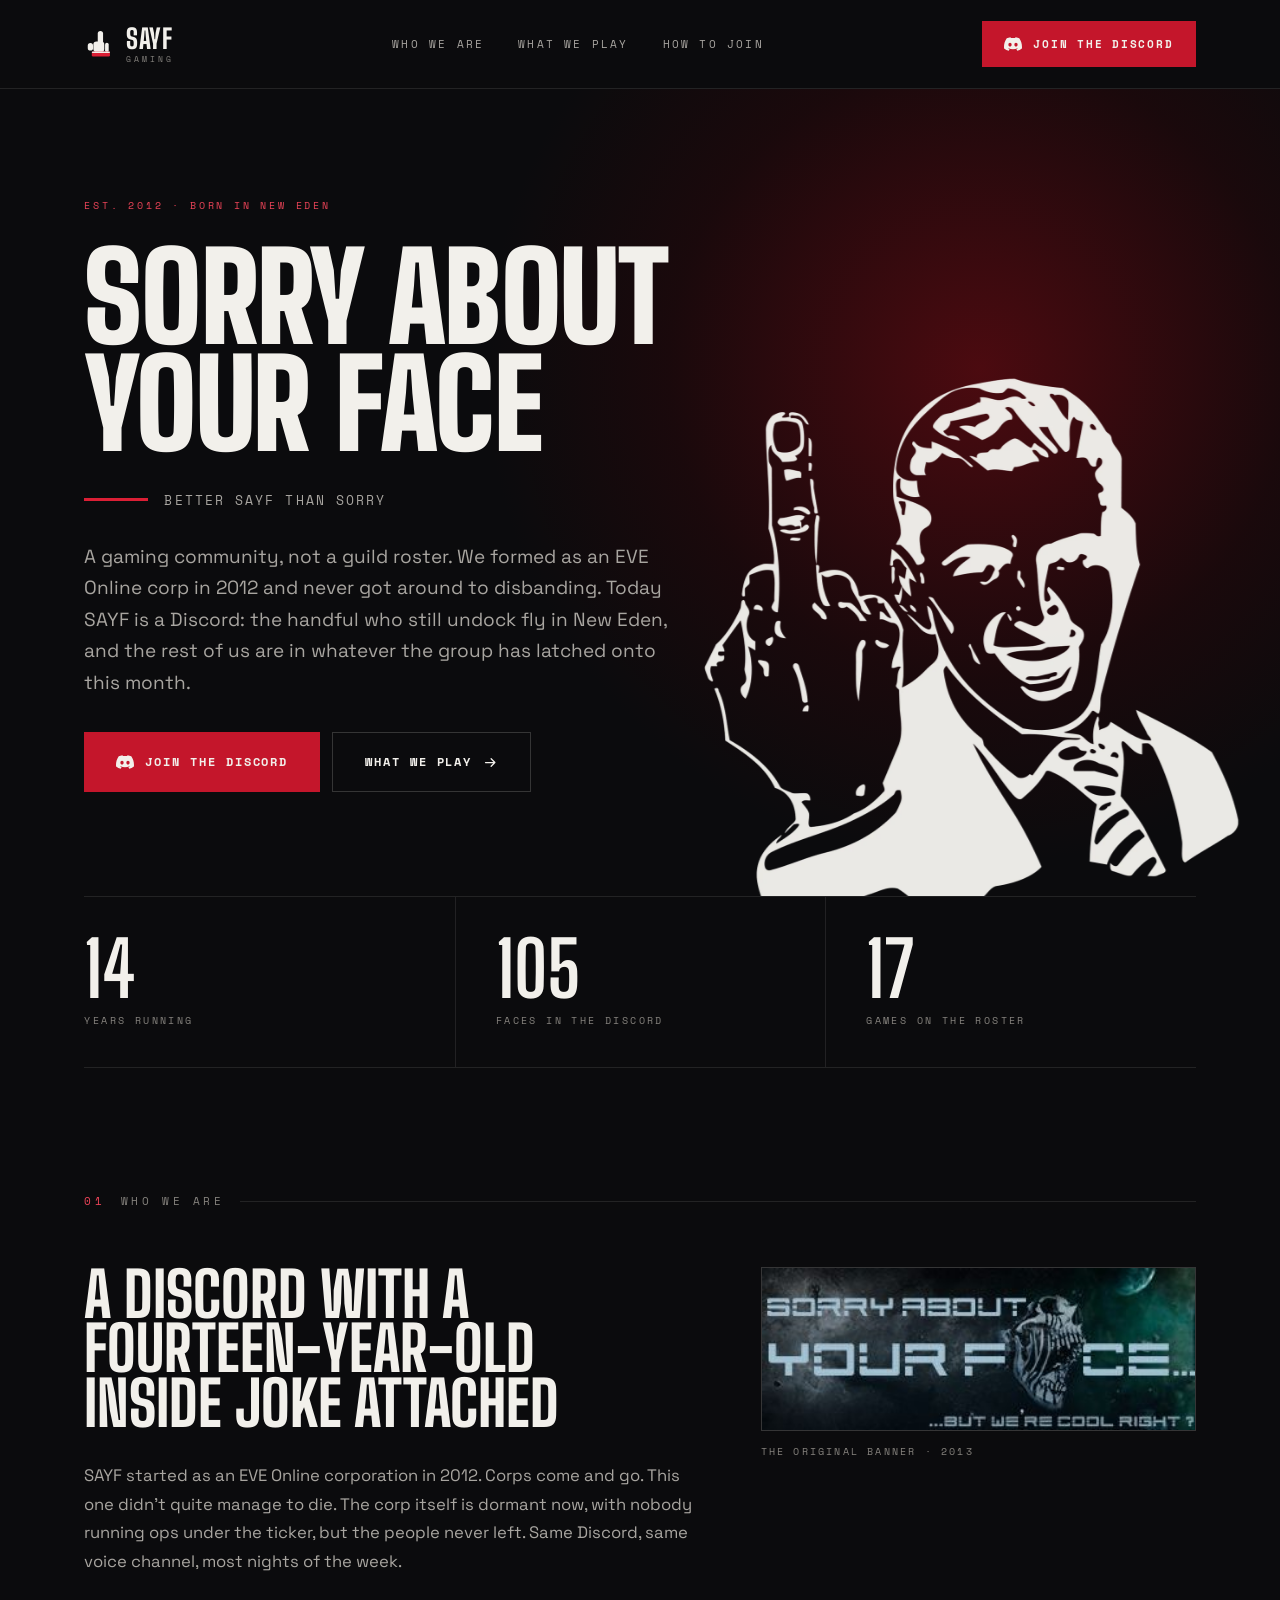
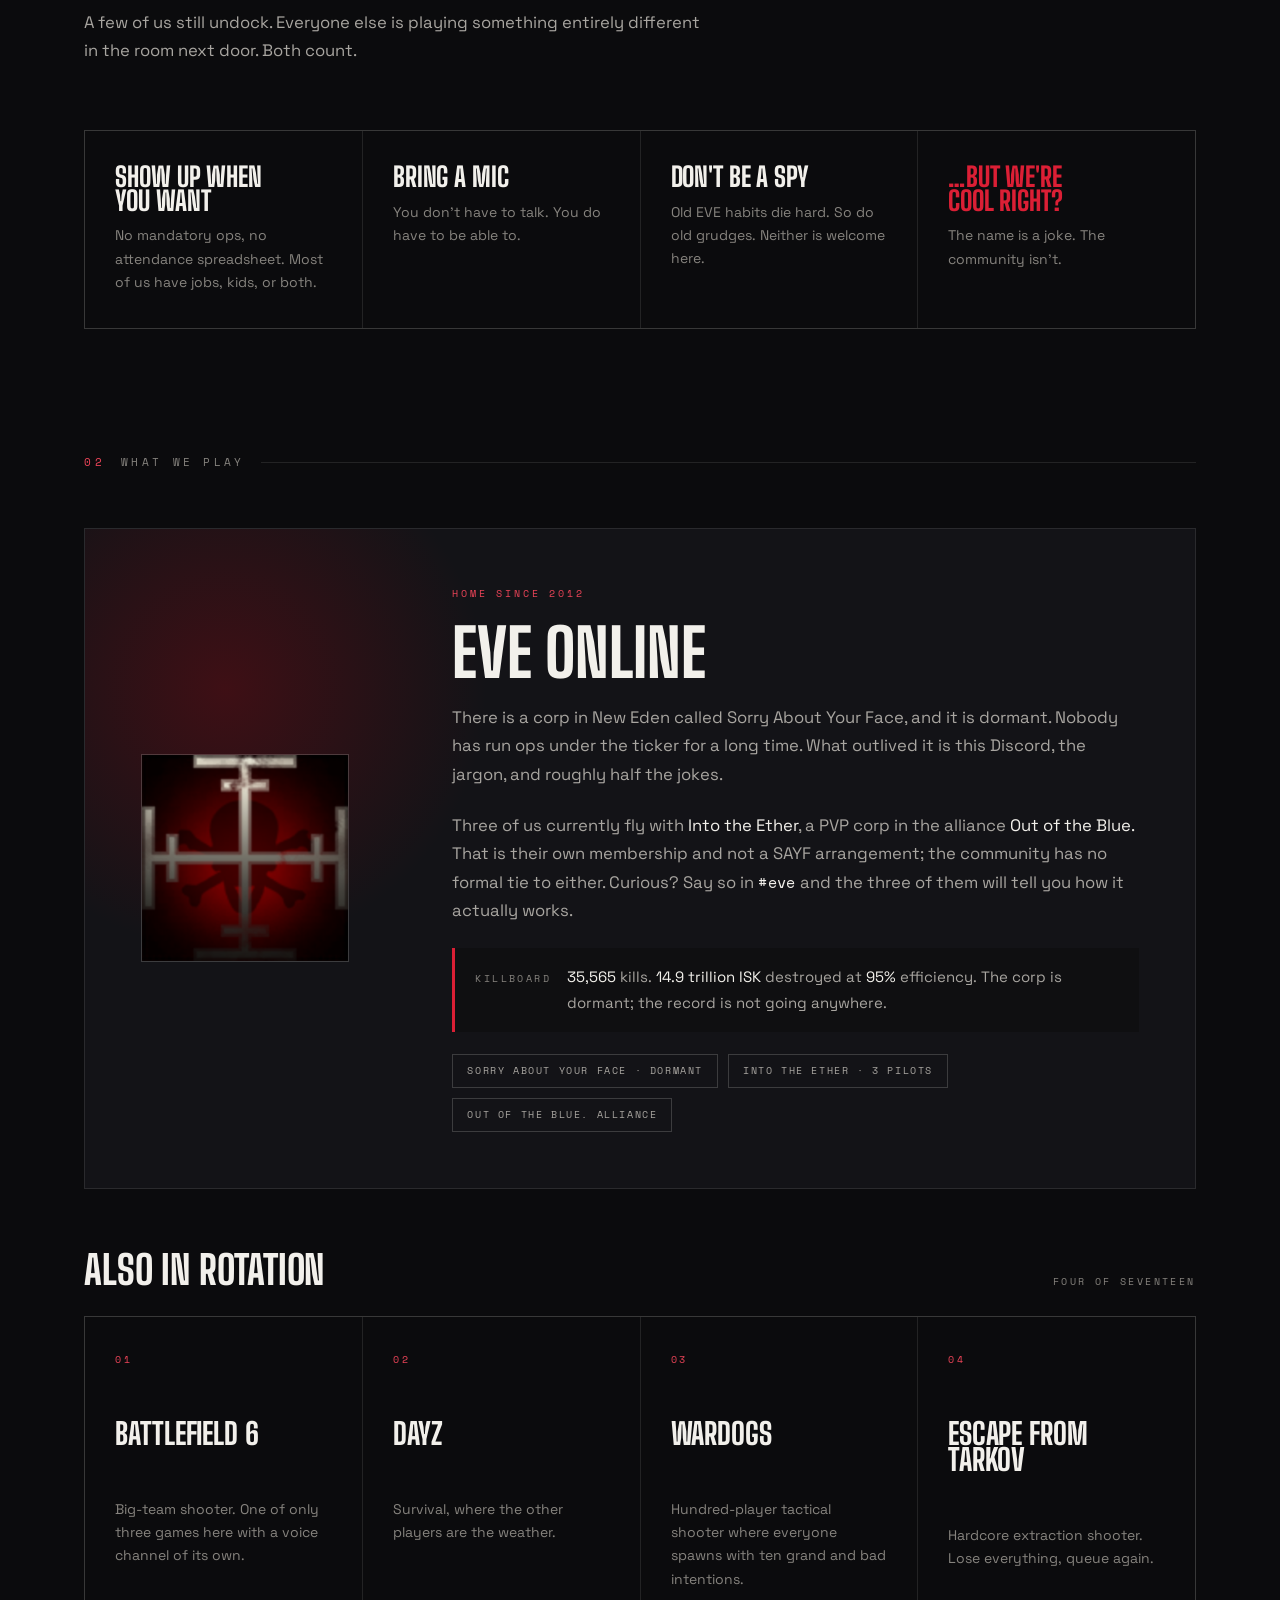
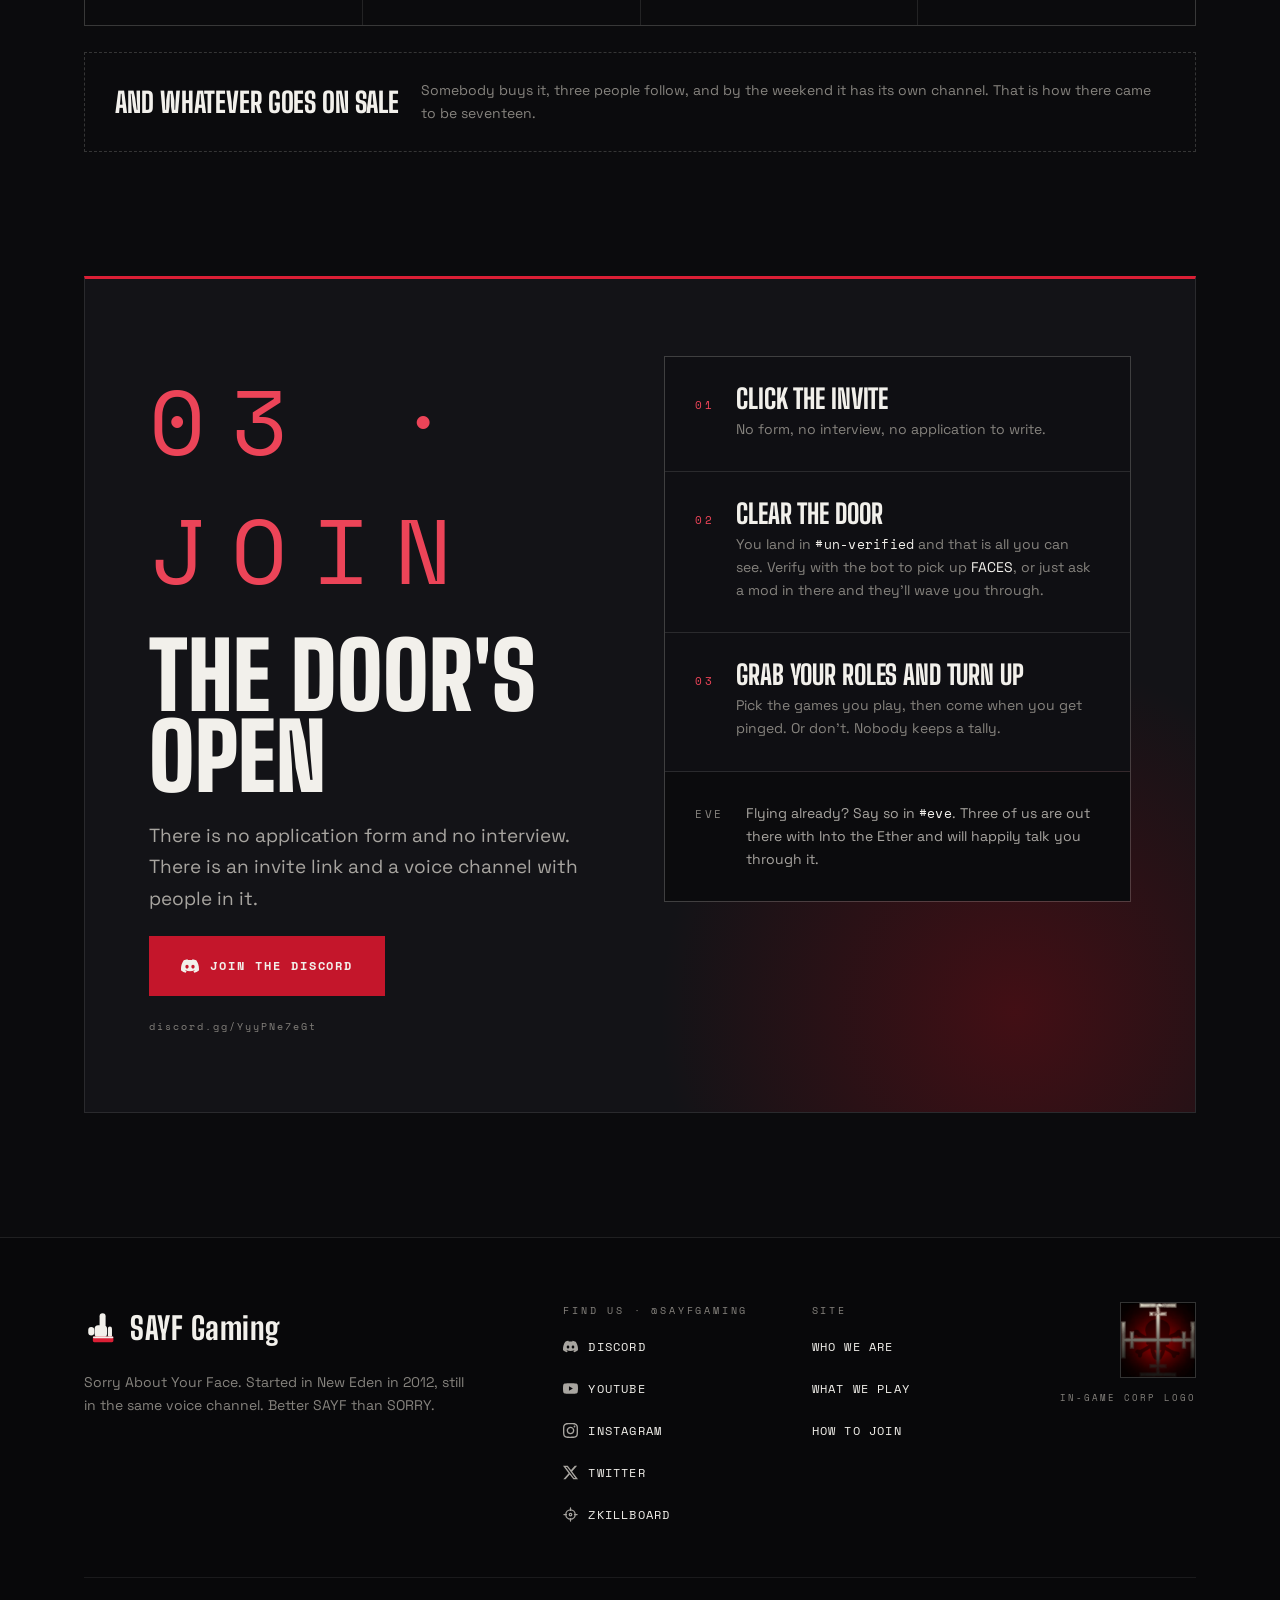
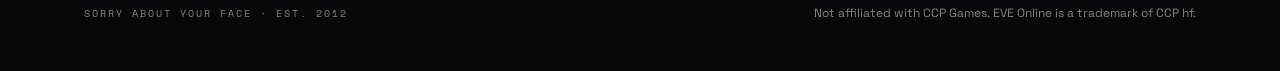
==== index.html @ eda080b4 "Launch the SAYF Gaming site Home page and a how-to-join page for Sorry About Your Face, built from t" ====
<!doctype html>
<html lang="en">
<head>
<meta charset="utf-8">
<meta name="viewport" content="width=device-width, initial-scale=1">
<title>SAYF Gaming — Sorry About Your Face</title>
<meta name="description" content="A gaming community born in EVE Online in 2012 and still in the same voice channel. One Discord, seventeen games, no application form. Better SAYF than SORRY.">
<link rel="canonical" href="https://st1rx.github.io/sayfgaming/">
<meta name="theme-color" content="#C4162B">

<meta property="og:type" content="website">
<meta property="og:site_name" content="SAYF Gaming">
<meta property="og:title" content="Sorry About Your Face — SAYF Gaming">
<meta property="og:description" content="Born in EVE Online in 2012. Still in the same voice channel. Better SAYF than SORRY.">
<meta property="og:url" content="https://st1rx.github.io/sayfgaming/">
<meta property="og:image" content="https://st1rx.github.io/sayfgaming/assets/og-image.png">
<meta property="og:image:width" content="1200">
<meta property="og:image:height" content="630">
<meta property="og:image:alt" content="The SAYF suit giving the finger beside the words Sorry About Your Face.">
<meta name="twitter:card" content="summary_large_image">
<meta name="twitter:site" content="@SAYFGAMING">

<link rel="icon" href="assets/favicon.svg" type="image/svg+xml">
<link rel="icon" href="assets/favicon-32.png" sizes="32x32" type="image/png">
<link rel="apple-touch-icon" href="assets/apple-touch-icon.png">

<link rel="preconnect" href="https://fonts.googleapis.com">
<link rel="preconnect" href="https://fonts.gstatic.com" crossorigin>
<link rel="stylesheet" href="https://fonts.googleapis.com/css2?family=Big+Shoulders+Display:wght@700;800;900&amp;family=Space+Grotesk:wght@400;500;700&amp;family=Space+Mono:wght@400;700&amp;display=swap">
<link rel="stylesheet" href="styles.css">
<script src="site.js" defer></script>
</head>
<body>
<a class="skip" href="#main">Skip to content</a>

<header class="site-header">
  <div class="wrap header-row">
    <a class="brand" href="./" aria-label="SAYF Gaming, home">
      <svg class="mark" aria-hidden="true"><use href="assets/icons.svg#mark"></use></svg>
      <span class="brand-text"><span class="brand-name">SAYF</span><span class="brand-sub">Gaming</span></span>
    </a>
    <nav class="nav" id="site-nav" aria-label="Main">
      <a href="#who">Who we are</a>
      <a href="#play">What we play</a>
      <a href="join.html">How to join</a>
    </nav>
    <div class="header-actions">
      <a class="btn btn-primary" href="https://discord.gg/YyyPNe7eGt">
        <svg class="icon" aria-hidden="true"><use href="assets/icons.svg#discord"></use></svg>
        <span class="label-long">Join the Discord</span><span class="label-short">Join</span>
      </a>
      <button class="menu-toggle" type="button" aria-controls="site-nav" aria-expanded="false" aria-label="Menu">
        <svg viewBox="0 0 24 24" aria-hidden="true"><path d="M3 7h18M3 12h18M3 17h18" fill="none" stroke="currentColor" stroke-width="2" stroke-linecap="round"></path></svg>
      </button>
    </div>
  </div>
</header>

<main id="main">

  <section class="hero">
    <div class="hero-glow" aria-hidden="true"></div>
    <div class="wrap">
      <div class="hero-inner">
        <p class="mono eyebrow">EST. 2012 &#183; Born in New Eden</p>
        <h1 class="display">Sorry about<br>your face</h1>
        <div class="tagline">
          <span class="rule" aria-hidden="true"></span>
          <span class="mono">Better SAYF than SORRY</span>
        </div>
        <picture class="hero-art">
          <source srcset="assets/sayf-figure.webp" type="image/webp">
          <img src="assets/sayf-figure.png" width="693" height="700" alt="The SAYF suit, grinning and giving you the finger" fetchpriority="high">
        </picture>
        <p class="lede">A gaming community, not a guild roster. We formed as an EVE Online corp in 2012 and never got around to disbanding. Today SAYF is a Discord: the handful who still undock fly in New Eden, and the rest of us are in whatever the group has latched onto this month.</p>
        <div class="cta-row">
          <a class="btn btn-primary btn-lg" href="https://discord.gg/YyyPNe7eGt">
            <svg class="icon" aria-hidden="true"><use href="assets/icons.svg#discord"></use></svg>Join the Discord
          </a>
          <a class="btn btn-ghost btn-lg" href="#play">What we play
            <svg class="icon icon-sm" aria-hidden="true"><use href="assets/icons.svg#arrow"></use></svg>
          </a>
        </div>
      </div>
    </div>
  </section>

  <section class="wrap" aria-label="SAYF in numbers">
    <ul class="stats">
      <li class="stat"><span class="num" data-years>13</span><span class="mono label">Years running</span></li>
      <li class="stat"><span class="num">105</span><span class="mono label">Faces in the Discord</span></li>
      <li class="stat"><span class="num">17</span><span class="mono label">Games on the roster</span></li>
    </ul>
  </section>

  <section class="section" id="who">
    <div class="wrap">
      <div class="section-label">
        <span class="mono n">01</span><h2 class="mono t">Who we are</h2><span class="line" aria-hidden="true"></span>
      </div>
      <div class="stack">
        <div class="who-grid">
          <div class="who-text">
            <p class="statement">A Discord with a <span data-years-word>thirteen</span>&#8209;year&#8209;old inside joke attached</p>
            <p class="copy">SAYF started as an EVE Online corporation in 2012. Corps come and go. This one didn&#39;t quite manage to die. The corp itself is dormant now, with nobody running ops under the ticker, but the people never left. Same Discord, same voice channel, most nights of the week.</p>
            <p class="copy">A few of us still undock. Everyone else is playing something entirely different in the room next door. Both count.</p>
          </div>
          <figure class="heritage">
            <img src="assets/sayf-2013.jpg" width="333" height="125" alt="The original SAYF banner: Sorry about your face, but we're cool right?" loading="lazy">
            <figcaption class="mono caption">The original banner &#183; 2013</figcaption>
          </figure>
        </div>

        <ul class="cells">
          <li class="cell">
            <h3 class="display">Show up when you want</h3>
            <p>No mandatory ops, no attendance spreadsheet. Most of us have jobs, kids, or both.</p>
          </li>
          <li class="cell">
            <h3 class="display">Bring a mic</h3>
            <p>You don&#39;t have to talk. You do have to be able to.</p>
          </li>
          <li class="cell">
            <h3 class="display">Don&#39;t be a spy</h3>
            <p>Old EVE habits die hard. So do old grudges. Neither is welcome here.</p>
          </li>
          <li class="cell">
            <h3 class="display accent">&#8230;but we&#39;re cool right?</h3>
            <p>The name is a joke. The community isn&#39;t.</p>
          </li>
        </ul>
      </div>
    </div>
  </section>

  <section class="section" id="play">
    <div class="wrap">
      <div class="section-label">
        <span class="mono n">02</span><h2 class="mono t">What we play</h2><span class="line" aria-hidden="true"></span>
      </div>
      <div class="stack">
        <article class="eve">
          <div class="eve-logo">
            <img src="assets/sayf-corp.png" width="256" height="256" alt="The SAYF in-game corporation logo" loading="lazy">
          </div>
          <div class="eve-body">
            <p class="mono eyebrow">Home since 2012</p>
            <h3 class="display">EVE Online</h3>
            <p class="copy">There is a corp in New Eden called Sorry About Your Face, and it is dormant. Nobody has run ops under the ticker for a long time. What outlived it is this Discord, the jargon, and roughly half the jokes.</p>
            <p class="copy">Three of us currently fly with <span class="bone">Into the Ether</span>, a PVP corp in the alliance <span class="bone">Out of the Blue.</span> That is their own membership and not a SAYF arrangement; the community has no formal tie to either. Curious? Say so in <span class="handle">#eve</span> and the three of them will tell you how it actually works.</p>
            <a class="receipts" href="https://zkillboard.com/corporation/98149479/">
              <span class="mono">Killboard</span>
              <span class="copy"><span class="bone">35,565</span> kills. <span class="bone">14.9 trillion ISK</span> destroyed at <span class="bone">95%</span> efficiency. The corp is dormant; the record is not going anywhere.</span>
            </a>
            <ul class="chips">
              <li class="chip">Sorry About Your Face &#183; dormant</li>
              <li class="chip">Into the Ether &#183; 3 pilots</li>
              <li class="chip">Out of the Blue. alliance</li>
            </ul>
          </div>
        </article>

        <div>
          <div class="rotation-head">
            <h3 class="display">Also in rotation</h3>
            <span class="mono">Four of seventeen</span>
          </div>
          <ul class="cells">
            <li class="cell">
              <span class="mono idx">01</span>
              <h4 class="display">Battlefield 6</h4>
              <p>Big-team shooter. One of only three games here with a voice channel of its own.</p>
            </li>
            <li class="cell">
              <span class="mono idx">02</span>
              <h4 class="display">DayZ</h4>
              <p>Survival, where the other players are the weather.</p>
            </li>
            <li class="cell">
              <span class="mono idx">03</span>
              <h4 class="display">Wardogs</h4>
              <p>Hundred-player tactical shooter where everyone spawns with ten grand and bad intentions.</p>
            </li>
            <li class="cell">
              <span class="mono idx">04</span>
              <h4 class="display">Escape from Tarkov</h4>
              <p>Hardcore extraction shooter. Lose everything, queue again.</p>
            </li>
          </ul>
          <div class="sale">
            <h3 class="display">And whatever goes on sale</h3>
            <p>Somebody buys it, three people follow, and by the weekend it has its own channel. That is how there came to be seventeen.</p>
          </div>
        </div>
      </div>
    </div>
  </section>

  <section class="section" id="join">
    <div class="wrap">
      <div class="panel">
        <div class="join-grid">
          <div class="join-lead">
            <h2 class="mono eyebrow">03 &#183; Join</h2>
            <p class="statement">The door&#39;s open</p>
            <p class="lede">There is no application form and no interview. There is an invite link and a voice channel with people in it.</p>
            <a class="btn btn-primary btn-lg" href="https://discord.gg/YyyPNe7eGt">
              <svg class="icon" aria-hidden="true"><use href="assets/icons.svg#discord"></use></svg>Join the Discord
            </a>
            <span class="mono invite">discord.gg/YyyPNe7eGt</span>
          </div>
          <ol class="steps">
            <li class="step">
              <span class="mono idx">01</span>
              <div><h3 class="display">Click the invite</h3><p>No form, no interview, no application to write.</p></div>
            </li>
            <li class="step">
              <span class="mono idx">02</span>
              <div><h3 class="display">Clear the door</h3><p>You land in <span class="handle">#un-verified</span> and that is all you can see. Verify with the bot to pick up <span class="bone">FACES</span>, or just ask a mod in there and they&#39;ll wave you through.</p></div>
            </li>
            <li class="step">
              <span class="mono idx">03</span>
              <div><h3 class="display">Grab your roles and turn up</h3><p>Pick the games you play, then come when you get pinged. Or don&#39;t. Nobody keeps a tally.</p></div>
            </li>
            <li class="step aside">
              <span class="mono idx">EVE</span>
              <p>Flying already? Say so in <span class="handle">#eve</span>. Three of us are out there with Into the Ether and will happily talk you through it.</p>
            </li>
          </ol>
        </div>
      </div>
    </div>
  </section>

</main>

<footer class="site-footer">
  <div class="wrap">
    <div class="footer-grid">
      <div class="footer-brand">
        <a class="brand" href="./" aria-label="SAYF Gaming, home">
          <svg class="mark" aria-hidden="true"><use href="assets/icons.svg#mark"></use></svg>
          <span class="brand-name">SAYF Gaming</span>
        </a>
        <p>Sorry About Your Face. Started in New Eden in 2012, still in the same voice channel. Better SAYF than SORRY.</p>
      </div>
      <nav class="footer-col" aria-label="Find us">
        <span class="mono head">Find us &#183; @SAYFGAMING</span>
        <a href="https://discord.gg/YyyPNe7eGt"><svg aria-hidden="true"><use href="assets/icons.svg#discord"></use></svg>Discord</a>
        <a href="https://www.youtube.com/@SAYFGAMING"><svg aria-hidden="true"><use href="assets/icons.svg#youtube"></use></svg>YouTube</a>
        <a href="https://www.instagram.com/sayfgaming/"><svg aria-hidden="true"><use href="assets/icons.svg#instagram"></use></svg>Instagram</a>
        <a href="https://x.com/SAYFGAMING"><svg aria-hidden="true"><use href="assets/icons.svg#x"></use></svg>Twitter</a>
        <a href="https://zkillboard.com/corporation/98149479/"><svg aria-hidden="true"><use href="assets/icons.svg#target"></use></svg>zKillboard</a>
      </nav>
      <nav class="footer-col" aria-label="Site">
        <span class="mono head">Site</span>
        <a href="#who">Who we are</a>
        <a href="#play">What we play</a>
        <a href="join.html">How to join</a>
      </nav>
      <figure class="corp-logo">
        <img src="assets/sayf-corp.png" width="76" height="76" alt="SAYF in-game corporation logo" loading="lazy">
        <figcaption class="mono">In-game corp logo</figcaption>
      </figure>
    </div>
    <div class="footer-base">
      <span class="mono">Sorry About Your Face &#183; EST. 2012</span>
      <p>Not affiliated with CCP Games. EVE Online is a trademark of CCP hf.</p>
    </div>
  </div>
</footer>

</body>
</html>
---- styles.css ----
/* SAYF Gaming — Sorry About Your Face
   Palette lifted from the in-game corp logo: warm bone on oxblood. */

:root {
  --ink: #0B0B0D;
  --ink-deep: #08080A;
  --panel: #131317;
  --panel-2: #0F0F13;
  --hair: rgba(242, 240, 235, 0.10);
  --hair-2: rgba(242, 240, 235, 0.18);
  --bone: #F2F0EB;
  --bone-dim: #A8A5A0;
  --bone-faint: #86837E;
  --crimson: #DB1F35;        /* rules, bars, large type only */
  --crimson-text: #EC4458;   /* small text on ink: 5.2:1 */
  --button: #C4162B;         /* bone on it: 5.3:1 */
  --button-hover: #A61226;
  --glow: rgba(122, 10, 18, 0.58);

  --display: 'Big Shoulders Display', 'Arial Narrow', Haettenschweiler, Impact, sans-serif;
  --body: 'Space Grotesk', 'Helvetica Neue', Helvetica, Arial, sans-serif;
  --mono: 'Space Mono', 'Courier New', monospace;

  --gutter: clamp(20px, 6.6vw, 96px);
  --max: 1248px;
  --section: clamp(72px, 10vw, 124px);
}

*, *::before, *::after { box-sizing: border-box; }

html { -webkit-text-size-adjust: 100%; scroll-behavior: smooth; }
@media (prefers-reduced-motion: reduce) { html { scroll-behavior: auto; } }

body {
  margin: 0;
  background: var(--ink);
  color: var(--bone);
  font-family: var(--body);
  font-size: 17px;
  line-height: 1.7;
  -webkit-font-smoothing: antialiased;
  overflow-x: hidden;
}

h1, h2, h3, p, ul, ol, figure { margin: 0; padding: 0; }
ul, ol { list-style: none; }
img, svg { display: block; max-width: 100%; }
a { color: var(--bone); text-decoration: none; }
a:hover { color: var(--crimson-text); }
:focus-visible { outline: 2px solid var(--crimson-text); outline-offset: 3px; }

.skip {
  position: absolute; left: 12px; top: -60px; z-index: 100;
  padding: 10px 16px; background: var(--bone); color: var(--ink);
  font-family: var(--mono); font-size: 12px; font-weight: 700;
}
.skip:focus { top: 12px; color: var(--ink); }

.wrap { width: 100%; max-width: calc(var(--max) + var(--gutter) * 2); margin: 0 auto; padding-inline: var(--gutter); }

.display {
  font-family: var(--display);
  font-weight: 800;
  line-height: 0.88;
  letter-spacing: -0.005em;
  text-transform: uppercase;
  text-wrap: balance;
}
.mono { font-family: var(--mono); text-transform: uppercase; letter-spacing: 0.22em; }
.bone { color: var(--bone); }
.handle { font-family: var(--mono); font-size: 0.9em; letter-spacing: 0.02em; color: var(--bone); }

.lede, .copy { color: var(--bone-dim); text-wrap: pretty; }
.lede { font-size: clamp(16px, 1.5vw, 19px); line-height: 1.66; max-width: 590px; }
.copy { font-size: clamp(15px, 1.3vw, 17px); line-height: 1.72; }

.icon { width: 18px; height: 18px; flex-shrink: 0; }

/* ------------------------------------------------------------ buttons -- */

.btn {
  display: inline-flex; align-items: center; justify-content: center; gap: 11px;
  min-height: 52px; padding: 0 26px;
  font-family: var(--mono); font-size: 12px; font-weight: 700;
  text-transform: uppercase; letter-spacing: 0.16em; white-space: nowrap;
  transition: background-color .15s ease, border-color .15s ease, color .15s ease;
}
.btn-primary { background: var(--button); color: var(--bone); }
.btn-primary:hover { background: var(--button-hover); color: var(--bone); }
.btn-ghost { border: 1px solid var(--hair-2); color: var(--bone); }
.btn-ghost:hover { border-color: var(--bone-dim); color: var(--bone); }
.btn-lg { min-height: 60px; padding: 0 32px; }

/* ------------------------------------------------------------- header -- */

.site-header { position: relative; z-index: 20; border-bottom: 1px solid var(--hair); background: var(--ink); }
.header-row { display: flex; align-items: center; justify-content: space-between; gap: 24px; min-height: 72px; }

.brand { display: flex; align-items: center; gap: 12px; }
.brand .mark { width: 30px; height: 30px; }
.brand-text { display: flex; flex-direction: column; line-height: 1; gap: 3px; }
.brand-name { font-family: var(--display); font-weight: 800; font-size: 27px; letter-spacing: 0.015em; }
.brand-sub { font-family: var(--mono); font-size: 8px; letter-spacing: 0.36em; text-transform: uppercase; color: var(--bone-faint); }
.brand:hover .brand-name { color: var(--bone); }

.header-actions { display: flex; align-items: center; gap: 8px; }
.header-actions .btn { min-height: 44px; padding: 0 16px; font-size: 11px; }
.header-actions .btn .label-long { display: none; }

.menu-toggle {
  display: inline-flex; align-items: center; justify-content: center;
  width: 44px; height: 44px; padding: 0;
  background: none; border: 1px solid var(--hair-2); color: var(--bone); cursor: pointer;
}
.menu-toggle svg { width: 22px; height: 22px; }

.nav { display: none; }
.nav.is-open {
  display: flex; flex-direction: column;
  position: absolute; left: 0; right: 0; top: 100%;
  padding: 8px var(--gutter) 20px; background: var(--ink); border-bottom: 1px solid var(--hair);
}
.nav a {
  display: flex; align-items: center; min-height: 52px;
  font-family: var(--mono); font-size: 12px; letter-spacing: 0.2em; text-transform: uppercase;
  color: var(--bone-dim); border-bottom: 1px solid var(--hair);
}
.nav a:last-child { border-bottom: 0; }
.nav a:hover, .nav a[aria-current="page"] { color: var(--bone); }

@media (min-width: 640px) {
  .header-actions .btn .label-long { display: inline; }
  .header-actions .btn .label-short { display: none; }
}

@media (min-width: 960px) {
  .header-row { min-height: 88px; }
  .menu-toggle { display: none; }
  .nav, .nav.is-open {
    display: flex; flex-direction: row; align-items: center; gap: 34px;
    position: static; padding: 0; background: none; border: 0;
  }
  .nav a { min-height: 0; border: 0; font-size: 11px; }
  .header-actions .btn { min-height: 46px; padding: 0 22px; }
}

/* --------------------------------------------------------------- hero -- */

.hero { position: relative; overflow: hidden; isolation: isolate; padding-block: 48px 44px; }
.hero-glow {
  position: absolute; z-index: -1; top: -200px; right: -260px; width: 680px; height: 680px; border-radius: 50%;
  background: radial-gradient(circle, var(--glow) 0%, rgba(74, 3, 8, 0.24) 44%, rgba(11, 11, 13, 0) 70%);
  pointer-events: none;
}
.hero-inner { display: flex; flex-direction: column; gap: 24px; }
.eyebrow { font-size: 10px; letter-spacing: 0.28em; color: var(--crimson-text); }
.hero h1 { font-size: clamp(60px, 11vw, 122px); font-weight: 900; letter-spacing: -0.012em; }
.tagline { display: flex; align-items: center; gap: 16px; }
.tagline .rule { width: 48px; height: 3px; background: var(--crimson); flex-shrink: 0; }
.tagline .mono { font-size: 12px; letter-spacing: 0.16em; color: var(--bone-dim); }
.hero-art { align-self: flex-end; width: min(290px, 74%); margin: 0 calc(var(--gutter) * -1) 0 0; }
.hero-art img { width: 100%; height: auto; }
.cta-row { display: flex; flex-direction: column; gap: 12px; margin-top: 4px; }
.cta-row .btn { width: 100%; }

@media (min-width: 640px) {
  .cta-row { flex-direction: row; }
  .cta-row .btn { width: auto; }
}

@media (min-width: 960px) {
  .hero { padding-block: 108px 104px; }
  .hero-glow { top: -220px; right: -200px; width: 1000px; height: 1000px; }
  .hero-inner { max-width: clamp(520px, 50vw, 700px); gap: 30px; }
  .tagline .rule { width: 64px; }
  .tagline .mono { font-size: 13px; }
  /* The suit scales with the viewport so it never slides under the headline. */
  .hero-art {
    position: absolute; right: -60px; bottom: -34px; margin: 0;
    width: auto; height: clamp(420px, calc(94vw - 640px), 650px); pointer-events: none;
  }
  .hero-art img { height: 100%; width: auto; }
}

@media (min-width: 1200px) {
  .hero-art { right: max(30px, calc((100vw - 1440px) / 2 + 30px)); }
}

@media (prefers-reduced-motion: no-preference) {
  .hero-inner > * { animation: rise .7s cubic-bezier(.2, .7, .2, 1) both; }
  .hero-inner > :nth-child(2) { animation-delay: .06s; }
  .hero-inner > :nth-child(3) { animation-delay: .12s; }
  .hero-inner > :nth-child(4) { animation-delay: .18s; }
  .hero-inner > :nth-child(5) { animation-delay: .24s; }
  .hero-inner > :nth-child(6) { animation-delay: .30s; }
  @keyframes rise { from { opacity: 0; transform: translateY(14px); } to { opacity: 1; transform: none; } }
}

/* -------------------------------------------------------------- stats -- */

.stats { display: flex; flex-direction: column; border-top: 1px solid var(--hair); }
.stat {
  display: flex; align-items: baseline; justify-content: space-between; gap: 16px;
  padding-block: 20px; border-bottom: 1px solid var(--hair);
}
.stat .num { font-family: var(--display); font-weight: 700; font-size: 46px; line-height: 0.9; order: 2; }
.stat .label { font-size: 10px; letter-spacing: 0.24em; color: var(--bone-faint); }

@media (min-width: 960px) {
  .stats { display: grid; grid-template-columns: repeat(3, minmax(0, 1fr)); border-bottom: 1px solid var(--hair); }
  .stat { flex-direction: column; align-items: flex-start; gap: 8px; padding: 38px 40px; border-bottom: 0; }
  .stat:first-child { padding-left: 0; }
  .stat + .stat { border-left: 1px solid var(--hair); }
  .stat .num { font-size: 76px; order: 0; }
}

/* ----------------------------------------------------------- sections -- */

.section { padding-block: var(--section); }
.section + .section { padding-top: 0; }
.section-label { display: flex; align-items: center; gap: 16px; margin-bottom: clamp(32px, 5vw, 56px); }
.section-label .n { font-size: 11px; letter-spacing: 0.3em; color: var(--crimson-text); }
.section-label .t { font-size: 11px; letter-spacing: 0.3em; color: var(--bone-faint); }
.section-label .line { flex-grow: 1; height: 1px; background: var(--hair); }

.stack { display: flex; flex-direction: column; gap: clamp(40px, 6vw, 64px); }

/* -------------------------------------------------------- who we are -- */

.who-grid { display: grid; gap: 36px; }
.who-text { display: flex; flex-direction: column; gap: 26px; }
.who-text h2 { font-size: clamp(40px, 5.2vw, 62px); }
.heritage { display: flex; flex-direction: column; gap: 12px; }
.heritage img { width: 100%; height: auto; border: 1px solid var(--hair-2); }
.caption { font-size: 10px; letter-spacing: 0.22em; color: var(--bone-faint); }

@media (min-width: 960px) {
  .who-grid { grid-template-columns: repeat(12, minmax(0, 1fr)); gap: 48px; align-items: start; }
  .who-text { grid-column: span 7; gap: 32px; }
  .heritage { grid-column: span 5; }
}

.cells {
  display: grid; grid-template-columns: minmax(0, 1fr); gap: 1px;
  background: var(--hair); border: 1px solid var(--hair);
}
.cell { display: flex; flex-direction: column; gap: 12px; padding: 26px 22px; background: var(--ink); }
.cell h3 { font-size: 25px; }
.cell p { font-size: 14px; line-height: 1.66; color: var(--bone-faint); }
.cell .idx { font-size: 10px; letter-spacing: 0.26em; color: var(--crimson-text); }
.cell .accent { color: var(--crimson); }

@media (min-width: 640px) { .cells { grid-template-columns: repeat(2, minmax(0, 1fr)); } }
@media (min-width: 1200px) {
  .cells { grid-template-columns: repeat(4, minmax(0, 1fr)); }
  .cell { padding: 34px 30px; }
  .cell h3 { font-size: 27px; }
}

/* ------------------------------------------------------------ the EVE -- */

.eve {
  position: relative; overflow: hidden; display: grid; gap: 28px;
  padding: 32px 24px; background: var(--panel); border: 1px solid var(--hair);
}
.eve::before {
  content: ""; position: absolute; left: -140px; top: -120px; width: 560px; height: 560px; border-radius: 50%;
  background: radial-gradient(circle, rgba(122, 10, 18, 0.42) 0%, rgba(11, 11, 13, 0) 66%);
  pointer-events: none;
}
.eve > * { position: relative; }
.eve-logo img { width: 120px; height: 120px; border: 1px solid var(--hair-2); }
.eve-body { display: flex; flex-direction: column; gap: 20px; }
.eve-body h3 { font-size: clamp(48px, 5.5vw, 66px); }
.eve-body .eyebrow { font-size: 10px; }

.receipts {
  display: flex; flex-direction: column; gap: 6px;
  padding: 16px 20px; background: rgba(11, 11, 13, 0.55); border-left: 3px solid var(--crimson);
}
.receipts:hover { background: rgba(11, 11, 13, 0.8); }
.receipts .mono { font-size: 10px; letter-spacing: 0.24em; color: var(--bone-faint); }
.receipts .copy { font-size: 15px; }
.receipts:hover .mono { color: var(--crimson-text); }

.chips { display: flex; flex-wrap: wrap; gap: 10px; }
.chip {
  padding: 9px 14px; border: 1px solid var(--hair-2);
  font-family: var(--mono); font-size: 10px; letter-spacing: 0.16em; text-transform: uppercase;
  color: var(--bone-dim); line-height: 1.4;
}

@media (min-width: 640px) {
  .receipts { flex-direction: row; align-items: baseline; gap: 16px; }
}
@media (min-width: 960px) {
  .eve { grid-template-columns: repeat(12, minmax(0, 1fr)); gap: 48px; align-items: center; padding: 56px 56px 56px 0; }
  .eve-logo { grid-column: span 4; display: flex; justify-content: center; }
  .eve-logo img { width: 208px; height: 208px; }
  .eve-body { grid-column: span 8; gap: 22px; }
}

.rotation-head { display: flex; flex-wrap: wrap; align-items: baseline; justify-content: space-between; gap: 8px 24px; margin-bottom: 26px; }
.rotation-head h3 { font-size: clamp(32px, 3.4vw, 40px); }
.rotation-head .mono { font-size: 10px; letter-spacing: 0.24em; color: var(--bone-faint); }

.sale {
  display: flex; flex-direction: column; gap: 8px;
  margin-top: 26px; padding: 24px 26px; border: 1px dashed var(--hair-2);
}
.sale h3 { font-size: 26px; }
.sale p { font-size: 14px; line-height: 1.66; color: var(--bone-faint); }
@media (min-width: 960px) {
  .sale { flex-direction: row; align-items: center; gap: 22px; padding: 26px 30px; }
  .sale h3 { white-space: nowrap; font-size: 28px; }
}

/* --------------------------------------------------------------- join -- */

.panel {
  position: relative; overflow: hidden;
  padding: clamp(40px, 6vw, 88px) clamp(22px, 5vw, 72px);
  background: var(--panel); border: 1px solid var(--hair); border-top: 3px solid var(--crimson);
}
.panel::after {
  content: ""; position: absolute; right: -200px; bottom: -280px; width: 760px; height: 760px; border-radius: 50%;
  background: radial-gradient(circle, rgba(122, 10, 18, 0.46) 0%, rgba(11, 11, 13, 0) 66%);
  pointer-events: none;
}
.panel > * { position: relative; z-index: 1; }

.join-grid { display: grid; gap: 40px; }
.join-lead { display: flex; flex-direction: column; gap: 22px; align-items: flex-start; }
.join-lead h2 { font-size: clamp(58px, 7.5vw, 92px); font-weight: 900; }
.join-lead .invite { font-size: 10px; letter-spacing: 0.2em; color: var(--bone-faint); text-transform: none; }

.steps { display: flex; flex-direction: column; gap: 1px; background: var(--hair); border: 1px solid var(--hair); }
.step { display: flex; align-items: baseline; gap: 20px; padding: 26px 22px; background: var(--panel-2); }
.step .idx { font-size: 11px; letter-spacing: 0.24em; color: var(--crimson-text); flex-shrink: 0; }
.step h3 { font-size: 26px; margin-bottom: 7px; }
.step p { font-size: 14px; line-height: 1.66; color: var(--bone-faint); }
.step.aside { background: var(--ink); }
.step.aside .idx { color: var(--bone-faint); }
.step.aside p { color: var(--bone-dim); }

@media (min-width: 960px) {
  .join-grid { grid-template-columns: repeat(2, minmax(0, 1fr)); gap: 48px; align-items: start; }
  .step { padding: 30px; gap: 22px; }
  .step h3 { font-size: 27px; }
}

/* ------------------------------------------------------ recruit page -- */

.page-hero h1 { font-size: clamp(54px, 8vw, 96px); font-weight: 900; letter-spacing: -0.012em; }
.page-hero .hero-art { width: min(250px, 66%); }
@media (min-width: 960px) {
  .page-hero .hero-art { height: clamp(360px, calc(70vw - 520px), 470px); right: -40px; bottom: -20px; width: auto; }
}
@media (min-width: 1200px) {
  .page-hero .hero-art { right: max(60px, calc((100vw - 1440px) / 2 + 60px)); }
}

.fit-grid { display: grid; gap: 24px; }
.fit { display: flex; flex-direction: column; gap: 24px; padding: 34px 26px; border: 1px solid var(--hair); }
.fit.yes { background: var(--panel); border-left: 3px solid var(--crimson); }
.fit.no { background: var(--ink); }
.fit h3 { font-size: clamp(36px, 4vw, 44px); }
.fit.no h3 { color: var(--bone-faint); }
.fit ul { display: flex; flex-direction: column; gap: 16px; }
.fit li { display: flex; align-items: flex-start; gap: 14px; font-size: 16px; line-height: 1.66; color: var(--bone-dim); }
.fit.no li { color: var(--bone-faint); }
.fit li svg { width: 16px; height: 16px; margin-top: 5px; flex-shrink: 0; }
.fit.yes li svg { color: var(--crimson-text); }
.fit.no li svg { color: var(--bone-faint); }
@media (min-width: 960px) {
  .fit-grid { grid-template-columns: repeat(2, minmax(0, 1fr)); gap: 32px; }
  .fit { padding: 44px 40px; }
}

.faq > li { display: grid; gap: 10px; padding-block: 26px; border-top: 1px solid var(--hair); }
.faq > li:last-child { border-bottom: 1px solid var(--hair); }
.faq h3 { font-size: clamp(26px, 2.6vw, 30px); font-weight: 700; }
.faq h3.accent { color: var(--crimson); }
.faq p { font-size: 16px; line-height: 1.7; color: var(--bone-dim); text-wrap: pretty; }
@media (min-width: 960px) {
  .faq > li { grid-template-columns: repeat(12, minmax(0, 1fr)); gap: 44px; padding-block: 30px; }
  .faq h3 { grid-column: span 5; }
  .faq p { grid-column: span 7; }
}

.closer { display: flex; flex-direction: column; align-items: center; gap: 24px; text-align: center; }
.closer h2 { font-size: clamp(52px, 7vw, 84px); font-weight: 900; }
.closer .lede { margin-inline: auto; }
.closer .invite { font-size: 10px; letter-spacing: 0.2em; color: var(--bone-faint); text-transform: none; }
.panel.center::after { left: 50%; right: auto; margin-left: -450px; bottom: -420px; width: 900px; height: 900px; }

/* ------------------------------------------------------------- footer -- */

.site-footer { padding-block: 64px 48px; border-top: 1px solid var(--hair); background: var(--ink-deep); }
.footer-grid { display: grid; gap: 40px; }
.footer-brand { display: flex; flex-direction: column; gap: 16px; max-width: 380px; }
.footer-brand .brand .mark { width: 34px; height: 34px; }
.footer-brand .brand-name { font-size: 31px; }
.footer-brand p { font-size: 14px; line-height: 1.65; color: var(--bone-faint); }
.footer-col { display: flex; flex-direction: column; gap: 14px; }
.footer-col .head { font-size: 10px; letter-spacing: 0.28em; color: var(--bone-faint); }
.footer-col a {
  display: inline-flex; align-items: center; gap: 10px; min-height: 28px;
  font-family: var(--mono); font-size: 12px; letter-spacing: 0.1em; text-transform: uppercase;
}
.footer-col a svg { width: 15px; height: 15px; color: var(--bone-dim); }
.footer-col a:hover svg { color: var(--crimson-text); }
.footer-col a .h { color: var(--bone-faint); text-transform: none; letter-spacing: 0.02em; }
.corp-logo { display: flex; flex-direction: column; gap: 12px; }
.corp-logo img { width: 76px; height: 76px; border: 1px solid var(--hair-2); }
.corp-logo figcaption { font-size: 9px; letter-spacing: 0.22em; color: var(--bone-faint); }

.footer-base {
  display: flex; flex-direction: column; gap: 10px;
  margin-top: 48px; padding-top: 26px; border-top: 1px solid rgba(242, 240, 235, 0.08);
}
.footer-base .mono { font-size: 10px; letter-spacing: 0.2em; color: var(--bone-faint); }
.footer-base p { font-size: 12px; line-height: 1.6; color: var(--bone-faint); }

@media (min-width: 640px) {
  .footer-grid { grid-template-columns: repeat(2, minmax(0, 1fr)); }
}
@media (min-width: 960px) {
  .footer-grid { grid-template-columns: minmax(0, 2.2fr) repeat(2, minmax(0, 1fr)) auto; gap: 56px; }
  .corp-logo { align-items: flex-end; }
  .footer-base { flex-direction: row; justify-content: space-between; align-items: center; }
}

/* ---------------------------------------------------------------- 404 -- */

.lost { min-height: 72vh; display: flex; align-items: center; }
.lost h1 { font-size: clamp(64px, 11vw, 132px); font-weight: 900; }

/* ------------------------------------------------ semantic headings -- */

.section-label h2, h2.eyebrow { font-weight: 400; line-height: 1.4; }
.statement { font-family: var(--display); font-weight: 800; line-height: 0.88; text-transform: uppercase; text-wrap: balance; }
.who-text .statement { font-size: clamp(40px, 5.2vw, 62px); }
.join-lead .statement { font-size: clamp(58px, 7.5vw, 92px); font-weight: 900; }
.cell h4 { font-size: 25px; }
@media (min-width: 1200px) { .cell h4 { font-size: 30px; } }
.icon-sm { width: 15px; height: 15px; }
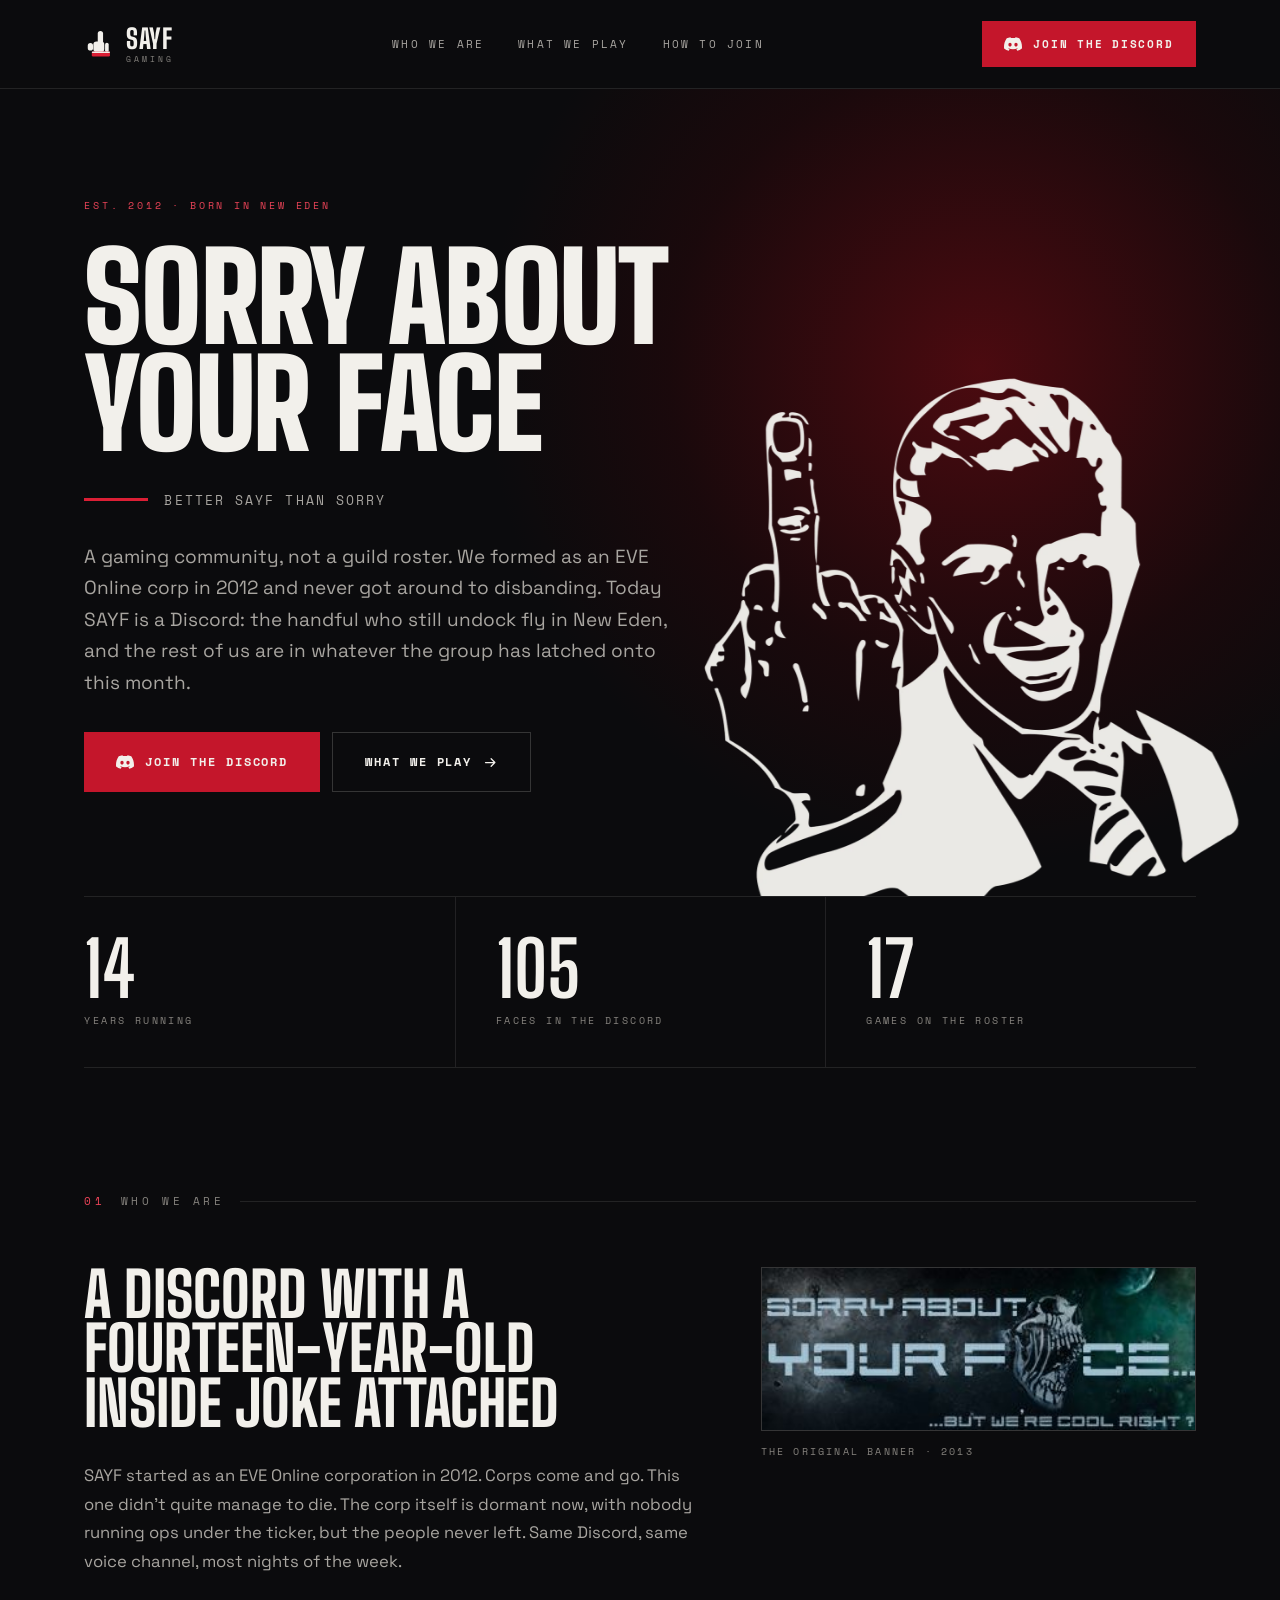
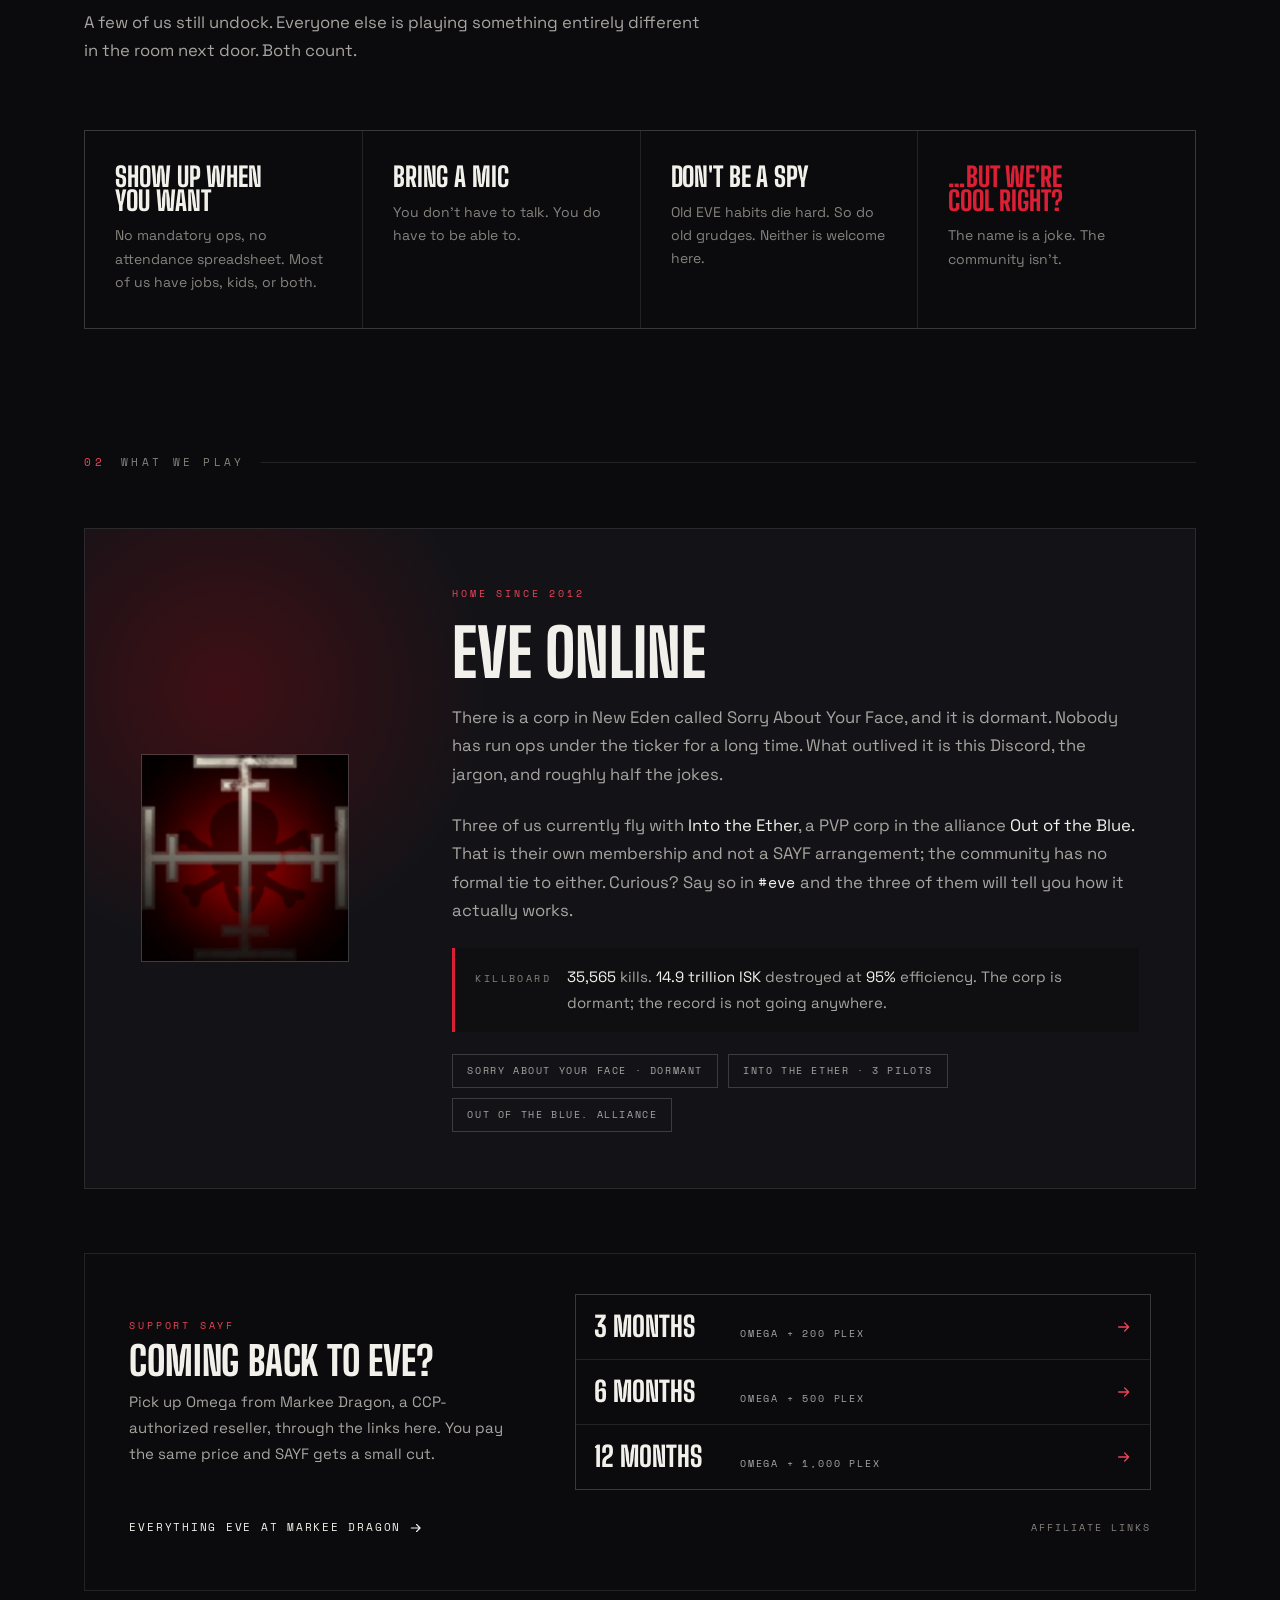
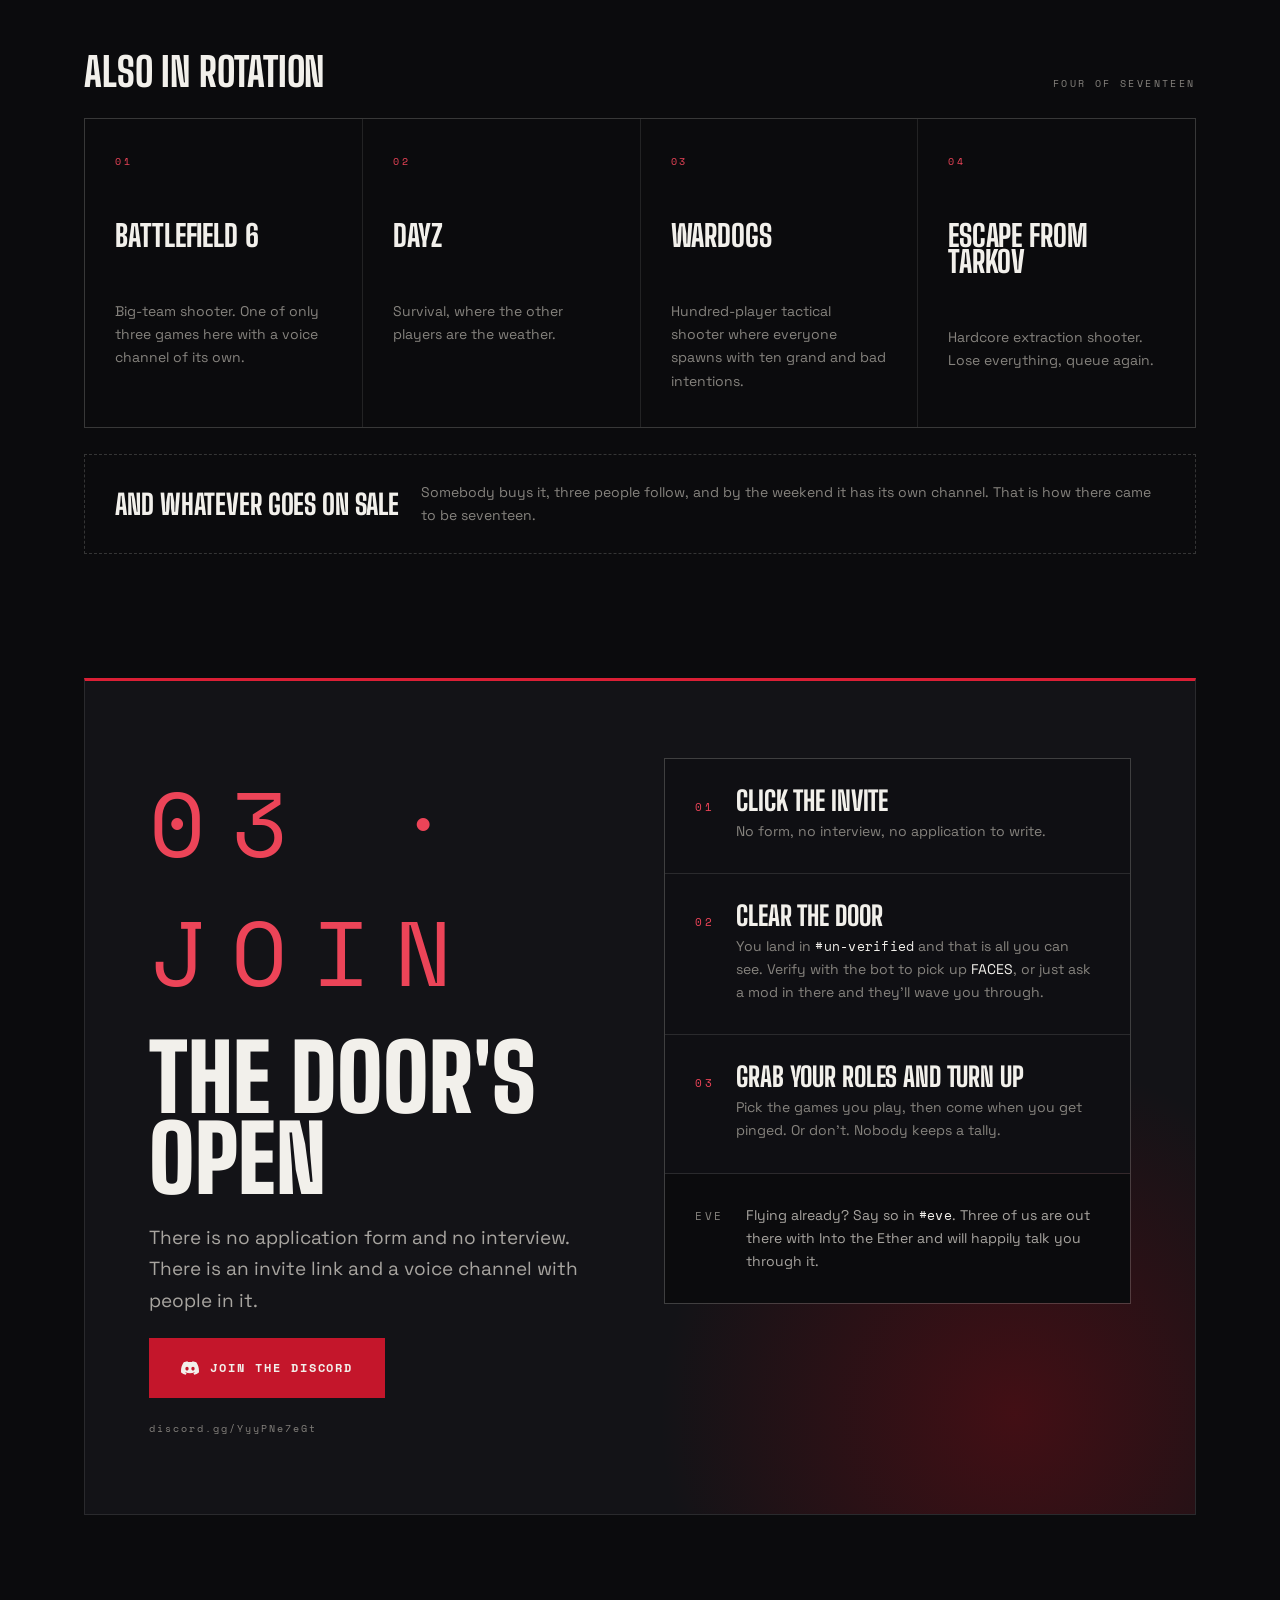
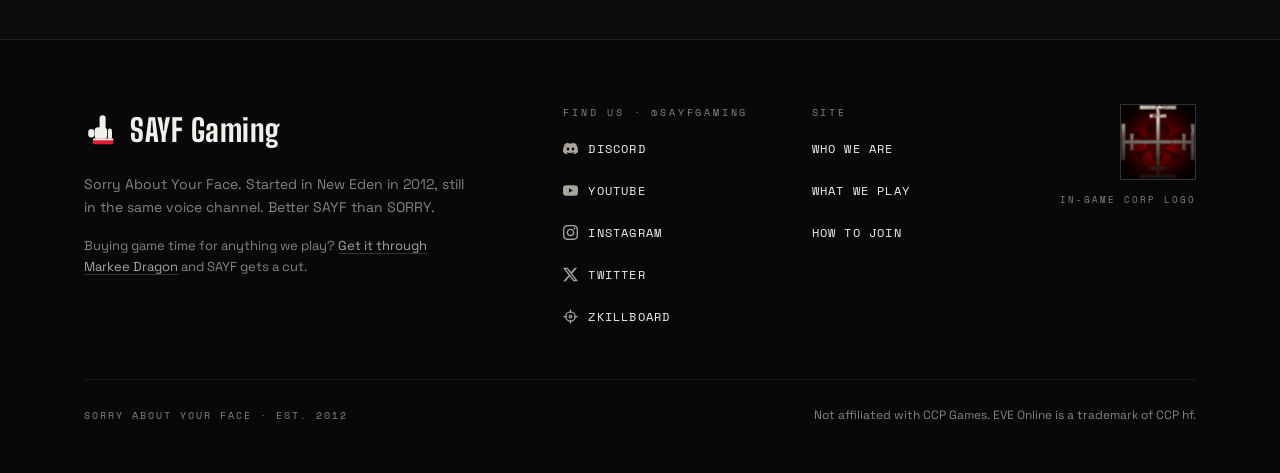
==== commit a2170caa: "Add Markee Dragon referral links Omega and PLEX bundles under the EVE panel, and a general game-time" ====
--- a/index.html
+++ b/index.html
@@ -160,6 +160,40 @@
           </div>
         </article>
 
+        <aside class="resub" aria-labelledby="resub-title">
+          <div class="resub-head">
+            <p class="mono eyebrow">Support SAYF</p>
+            <h3 class="display" id="resub-title">Coming back to EVE?</h3>
+            <p class="copy">Pick up Omega from Markee Dragon, a CCP-authorized reseller, through the links here. You pay the same price and SAYF gets a small cut.</p>
+          </div>
+          <ul class="resub-list">
+            <li>
+              <a href="https://store.markeedragon.com/affiliate.php?id=610&amp;redirect=catalog/EVE_Online_3_Month_Omega_Plus_200_PLEX.html" rel="sponsored">
+                <span class="text"><span class="term">3 months</span><span class="bundle">Omega + 200 PLEX</span></span>
+                <svg aria-hidden="true"><use href="assets/icons.svg#arrow"></use></svg>
+              </a>
+            </li>
+            <li>
+              <a href="https://store.markeedragon.com/affiliate.php?id=610&amp;redirect=catalog/EVE_Online_6_Month_Omega_Plus_500_PLEX.html" rel="sponsored">
+                <span class="text"><span class="term">6 months</span><span class="bundle">Omega + 500 PLEX</span></span>
+                <svg aria-hidden="true"><use href="assets/icons.svg#arrow"></use></svg>
+              </a>
+            </li>
+            <li>
+              <a href="https://store.markeedragon.com/affiliate.php?id=610&amp;redirect=catalog/EVE_Online_12_Month_Omega_Plus_1000_PLEX.html" rel="sponsored">
+                <span class="text"><span class="term">12 months</span><span class="bundle">Omega + 1,000 PLEX</span></span>
+                <svg aria-hidden="true"><use href="assets/icons.svg#arrow"></use></svg>
+              </a>
+            </li>
+          </ul>
+          <div class="resub-foot">
+            <a href="https://store.markeedragon.com/affiliate.php?id=610&amp;redirect=index.php?cat=4" rel="sponsored">Everything EVE at Markee Dragon
+              <svg aria-hidden="true"><use href="assets/icons.svg#arrow"></use></svg>
+            </a>
+            <span class="mono note">Affiliate links</span>
+          </div>
+        </aside>
+
         <div>
           <div class="rotation-head">
             <h3 class="display">Also in rotation</h3>
@@ -243,6 +277,7 @@
           <span class="brand-name">SAYF Gaming</span>
         </a>
         <p>Sorry About Your Face. Started in New Eden in 2012, still in the same voice channel. Better SAYF than SORRY.</p>
+        <p class="support">Buying game time for anything we play? <a href="https://store.markeedragon.com/affiliate.php?id=610&amp;redirect=index.php" rel="sponsored">Get it through Markee Dragon</a> and SAYF gets a cut.</p>
       </div>
       <nav class="footer-col" aria-label="Find us">
         <span class="mono head">Find us &#183; @SAYFGAMING</span>
--- a/styles.css
+++ b/styles.css
@@ -445,3 +445,51 @@
 .cell h4 { font-size: 25px; }
 @media (min-width: 1200px) { .cell h4 { font-size: 30px; } }
 .icon-sm { width: 15px; height: 15px; }
+
+/* ----------------------------------------------- support: Markee Dragon -- */
+
+.resub { display: grid; gap: 24px; padding: 28px 22px; border: 1px solid var(--hair); }
+.resub-head { display: flex; flex-direction: column; gap: 10px; }
+.resub-head h3 { font-size: clamp(30px, 3.2vw, 40px); }
+.resub-head .copy { font-size: 15px; }
+
+.resub-list { display: flex; flex-direction: column; gap: 1px; background: var(--hair); border: 1px solid var(--hair); }
+.resub-list a {
+  display: flex; align-items: center; justify-content: space-between; gap: 16px;
+  min-height: 64px; padding: 14px 18px; background: var(--ink);
+  transition: background-color .15s ease;
+}
+.resub-list a:hover { background: var(--panel); color: var(--bone); }
+.resub-list .text { display: flex; flex-direction: column; gap: 4px; }
+.resub-list .term { font-family: var(--display); font-weight: 800; font-size: 26px; line-height: 1; text-transform: uppercase; }
+.resub-list .bundle { font-family: var(--mono); font-size: 10px; letter-spacing: 0.18em; text-transform: uppercase; color: var(--bone-dim); }
+.resub-list svg { width: 16px; height: 16px; flex-shrink: 0; color: var(--crimson-text); transition: transform .15s ease; }
+.resub-list a:hover svg { transform: translateX(3px); }
+
+.resub-foot { display: flex; flex-wrap: wrap; align-items: center; justify-content: space-between; gap: 4px 24px; }
+.resub-foot a {
+  display: inline-flex; align-items: center; gap: 8px; min-height: 44px;
+  font-family: var(--mono); font-size: 11px; letter-spacing: 0.16em; text-transform: uppercase;
+}
+.resub-foot a svg { width: 14px; height: 14px; }
+.resub-foot .note { font-size: 10px; letter-spacing: 0.2em; color: var(--bone-faint); }
+
+@media (min-width: 640px) {
+  .resub-list .text { flex-direction: row; align-items: baseline; gap: 18px; }
+  .resub-list .term { min-width: 128px; }
+}
+@media (min-width: 960px) {
+  .resub { grid-template-columns: repeat(12, minmax(0, 1fr)); gap: 16px 48px; align-items: center; padding: 40px 44px; }
+  .resub-head { grid-column: span 5; }
+  .resub-list { grid-column: span 7; }
+  .resub-foot { grid-column: 1 / -1; }
+  .resub-list .term { font-size: 28px; }
+}
+@media (prefers-reduced-motion: reduce) { .resub-list a:hover svg { transform: none; } }
+
+.footer-brand .support { font-size: 13px; line-height: 1.65; color: var(--bone-faint); }
+.footer-brand .support a {
+  color: var(--bone-dim); text-decoration: underline;
+  text-decoration-color: var(--hair-2); text-underline-offset: 3px;
+}
+.footer-brand .support a:hover { color: var(--crimson-text); text-decoration-color: currentColor; }
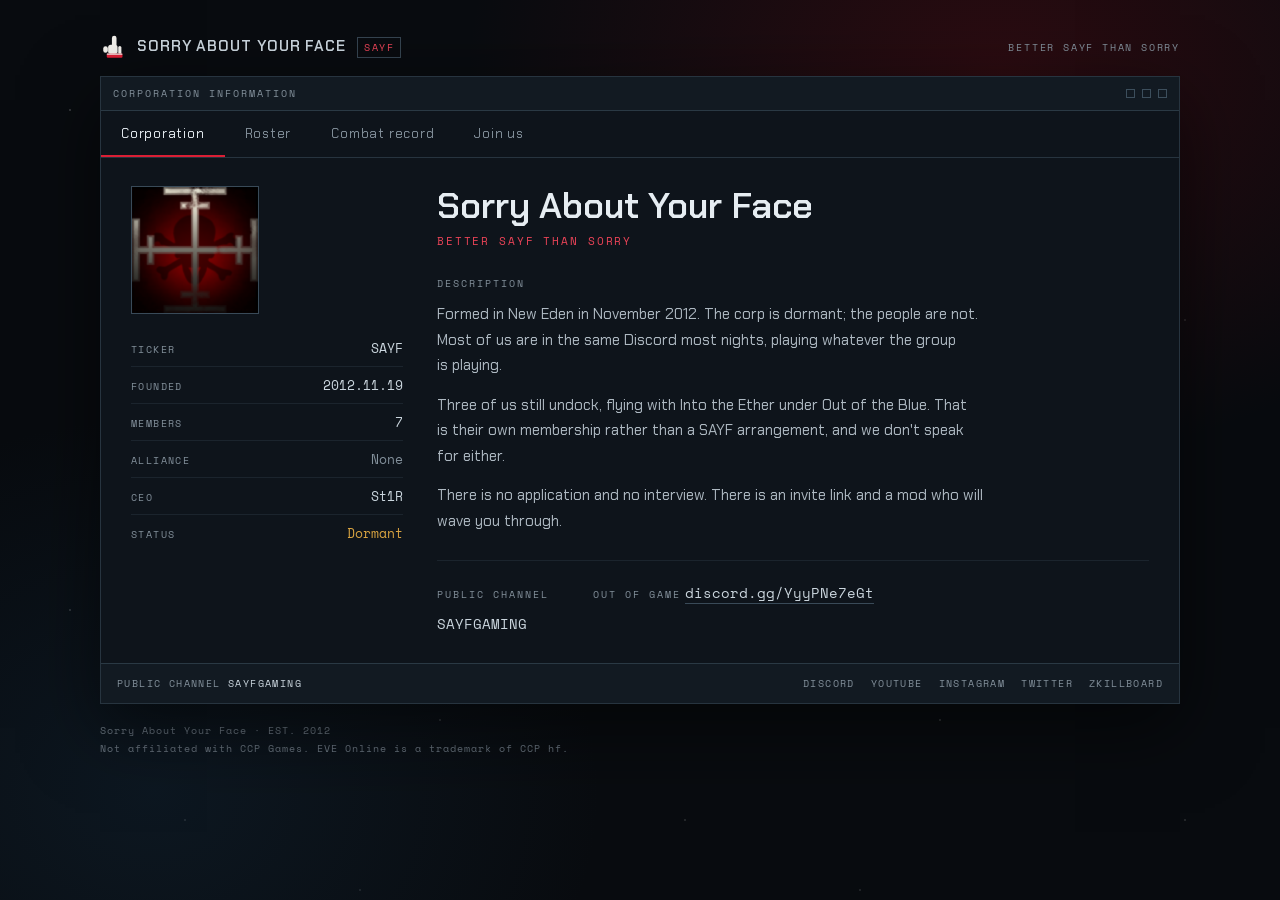
==== commit 5142c9b4: "Rebuild as the New Eden terminal Replaces the landing-page layout with a single corporation informat" ====
--- a/index.html
+++ b/index.html
@@ -3,20 +3,20 @@
 <head>
 <meta charset="utf-8">
 <meta name="viewport" content="width=device-width, initial-scale=1">
-<title>SAYF Gaming — Sorry About Your Face</title>
-<meta name="description" content="A gaming community born in EVE Online in 2012 and still in the same voice channel. One Discord, seventeen games, no application form. Better SAYF than SORRY.">
+<title>Sorry About Your Face — SAYF</title>
+<meta name="description" content="Corporation information for Sorry About Your Face [SAYF]. Formed in New Eden in 2012, dormant since, and still a Discord full of people most nights.">
 <link rel="canonical" href="https://st1rx.github.io/sayfgaming/">
-<meta name="theme-color" content="#C4162B">
+<meta name="theme-color" content="#0E141B">
 
 <meta property="og:type" content="website">
-<meta property="og:site_name" content="SAYF Gaming">
-<meta property="og:title" content="Sorry About Your Face — SAYF Gaming">
-<meta property="og:description" content="Born in EVE Online in 2012. Still in the same voice channel. Better SAYF than SORRY.">
+<meta property="og:site_name" content="SAYF">
+<meta property="og:title" content="Sorry About Your Face [SAYF]">
+<meta property="og:description" content="Formed in New Eden, 2012. The corp is dormant; the people are not. Better SAYF than SORRY.">
 <meta property="og:url" content="https://st1rx.github.io/sayfgaming/">
 <meta property="og:image" content="https://st1rx.github.io/sayfgaming/assets/og-image.png">
 <meta property="og:image:width" content="1200">
 <meta property="og:image:height" content="630">
-<meta property="og:image:alt" content="The SAYF suit giving the finger beside the words Sorry About Your Face.">
+<meta property="og:image:alt" content="Corporation information panel for Sorry About Your Face.">
 <meta name="twitter:card" content="summary_large_image">
 <meta name="twitter:site" content="@SAYFGAMING">
 
@@ -26,284 +26,175 @@
 
 <link rel="preconnect" href="https://fonts.googleapis.com">
 <link rel="preconnect" href="https://fonts.gstatic.com" crossorigin>
-<link rel="stylesheet" href="https://fonts.googleapis.com/css2?family=Big+Shoulders+Display:wght@700;800;900&amp;family=Space+Grotesk:wght@400;500;700&amp;family=Space+Mono:wght@400;700&amp;display=swap">
+<link rel="stylesheet" href="https://fonts.googleapis.com/css2?family=Chakra+Petch:wght@400;500;600&amp;family=Space+Mono:wght@400;700&amp;display=swap">
 <link rel="stylesheet" href="styles.css">
 <script src="site.js" defer></script>
 </head>
 <body>
 <a class="skip" href="#main">Skip to content</a>
 
-<header class="site-header">
-  <div class="wrap header-row">
-    <a class="brand" href="./" aria-label="SAYF Gaming, home">
-      <svg class="mark" aria-hidden="true"><use href="assets/icons.svg#mark"></use></svg>
-      <span class="brand-text"><span class="brand-name">SAYF</span><span class="brand-sub">Gaming</span></span>
-    </a>
-    <nav class="nav" id="site-nav" aria-label="Main">
-      <a href="#who">Who we are</a>
-      <a href="#play">What we play</a>
-      <a href="join.html">How to join</a>
-    </nav>
-    <div class="header-actions">
-      <a class="btn btn-primary" href="https://discord.gg/YyyPNe7eGt">
-        <svg class="icon" aria-hidden="true"><use href="assets/icons.svg#discord"></use></svg>
-        <span class="label-long">Join the Discord</span><span class="label-short">Join</span>
-      </a>
-      <button class="menu-toggle" type="button" aria-controls="site-nav" aria-expanded="false" aria-label="Menu">
-        <svg viewBox="0 0 24 24" aria-hidden="true"><path d="M3 7h18M3 12h18M3 17h18" fill="none" stroke="currentColor" stroke-width="2" stroke-linecap="round"></path></svg>
-      </button>
-    </div>
+<div class="shell">
+
+  <div class="topbar">
+    <div class="ident">
+      <svg aria-hidden="true"><use href="assets/icons.svg#mark"></use></svg>
+      <span class="name">Sorry About Your Face</span>
+      <span class="tick">SAYF</span>
+    </div>
+    <span class="creed">Better SAYF than SORRY</span>
   </div>
-</header>
-
-<main id="main">
-
-  <section class="hero">
-    <div class="hero-glow" aria-hidden="true"></div>
-    <div class="wrap">
-      <div class="hero-inner">
-        <p class="mono eyebrow">EST. 2012 &#183; Born in New Eden</p>
-        <h1 class="display">Sorry about<br>your face</h1>
-        <div class="tagline">
-          <span class="rule" aria-hidden="true"></span>
-          <span class="mono">Better SAYF than SORRY</span>
+
+  <main class="win" id="main">
+    <div class="win-bar">
+      <span class="t">Corporation information</span>
+      <span class="win-ctl" aria-hidden="true"><i></i><i></i><i></i></span>
+    </div>
+
+    <div class="tabs" role="tablist" aria-label="Corporation information">
+      <button class="tab" type="button" role="tab" data-tab="corporation" id="tab-corporation" aria-controls="panel-corporation" aria-selected="true"><span class="wide">Corporation</span><span class="narrow">Corp</span></button>
+      <button class="tab" type="button" role="tab" data-tab="roster" id="tab-roster" aria-controls="panel-roster" aria-selected="false" tabindex="-1">Roster</button>
+      <button class="tab" type="button" role="tab" data-tab="combat" id="tab-combat" aria-controls="panel-combat" aria-selected="false" tabindex="-1"><span class="wide">Combat record</span><span class="narrow">Combat</span></button>
+      <button class="tab" type="button" role="tab" data-tab="join" id="tab-join" aria-controls="panel-join" aria-selected="false" tabindex="-1">Join us</button>
+    </div>
+
+    <!-- ================================================ corporation -- -->
+    <section class="panel" id="panel-corporation" role="tabpanel" aria-labelledby="tab-corporation" tabindex="0">
+      <div class="corp">
+        <div class="corp-id">
+          <img src="assets/sayf-corp.png" width="256" height="256" alt="SAYF corporation logo: a cross and crossbones over oxblood">
+          <dl class="readout">
+            <div><dt>Ticker</dt><dd>SAYF</dd></div>
+            <div><dt>Founded</dt><dd>2012.11.19</dd></div>
+            <div><dt>Members</dt><dd>7</dd></div>
+            <div><dt>Alliance</dt><dd class="none">None</dd></div>
+            <div><dt>CEO</dt><dd>St1R</dd></div>
+            <div><dt>Status</dt><dd class="dormant">Dormant</dd></div>
+          </dl>
         </div>
-        <picture class="hero-art">
-          <source srcset="assets/sayf-figure.webp" type="image/webp">
-          <img src="assets/sayf-figure.png" width="693" height="700" alt="The SAYF suit, grinning and giving you the finger" fetchpriority="high">
-        </picture>
-        <p class="lede">A gaming community, not a guild roster. We formed as an EVE Online corp in 2012 and never got around to disbanding. Today SAYF is a Discord: the handful who still undock fly in New Eden, and the rest of us are in whatever the group has latched onto this month.</p>
-        <div class="cta-row">
-          <a class="btn btn-primary btn-lg" href="https://discord.gg/YyyPNe7eGt">
-            <svg class="icon" aria-hidden="true"><use href="assets/icons.svg#discord"></use></svg>Join the Discord
-          </a>
-          <a class="btn btn-ghost btn-lg" href="#play">What we play
-            <svg class="icon icon-sm" aria-hidden="true"><use href="assets/icons.svg#arrow"></use></svg>
-          </a>
-        </div>
-      </div>
-    </div>
-  </section>
-
-  <section class="wrap" aria-label="SAYF in numbers">
-    <ul class="stats">
-      <li class="stat"><span class="num" data-years>13</span><span class="mono label">Years running</span></li>
-      <li class="stat"><span class="num">105</span><span class="mono label">Faces in the Discord</span></li>
-      <li class="stat"><span class="num">17</span><span class="mono label">Games on the roster</span></li>
-    </ul>
-  </section>
-
-  <section class="section" id="who">
-    <div class="wrap">
-      <div class="section-label">
-        <span class="mono n">01</span><h2 class="mono t">Who we are</h2><span class="line" aria-hidden="true"></span>
-      </div>
-      <div class="stack">
-        <div class="who-grid">
-          <div class="who-text">
-            <p class="statement">A Discord with a <span data-years-word>thirteen</span>&#8209;year&#8209;old inside joke attached</p>
-            <p class="copy">SAYF started as an EVE Online corporation in 2012. Corps come and go. This one didn&#39;t quite manage to die. The corp itself is dormant now, with nobody running ops under the ticker, but the people never left. Same Discord, same voice channel, most nights of the week.</p>
-            <p class="copy">A few of us still undock. Everyone else is playing something entirely different in the room next door. Both count.</p>
-          </div>
-          <figure class="heritage">
-            <img src="assets/sayf-2013.jpg" width="333" height="125" alt="The original SAYF banner: Sorry about your face, but we're cool right?" loading="lazy">
-            <figcaption class="mono caption">The original banner &#183; 2013</figcaption>
-          </figure>
-        </div>
-
-        <ul class="cells">
-          <li class="cell">
-            <h3 class="display">Show up when you want</h3>
-            <p>No mandatory ops, no attendance spreadsheet. Most of us have jobs, kids, or both.</p>
-          </li>
-          <li class="cell">
-            <h3 class="display">Bring a mic</h3>
-            <p>You don&#39;t have to talk. You do have to be able to.</p>
-          </li>
-          <li class="cell">
-            <h3 class="display">Don&#39;t be a spy</h3>
-            <p>Old EVE habits die hard. So do old grudges. Neither is welcome here.</p>
-          </li>
-          <li class="cell">
-            <h3 class="display accent">&#8230;but we&#39;re cool right?</h3>
-            <p>The name is a joke. The community isn&#39;t.</p>
-          </li>
-        </ul>
-      </div>
-    </div>
-  </section>
-
-  <section class="section" id="play">
-    <div class="wrap">
-      <div class="section-label">
-        <span class="mono n">02</span><h2 class="mono t">What we play</h2><span class="line" aria-hidden="true"></span>
-      </div>
-      <div class="stack">
-        <article class="eve">
-          <div class="eve-logo">
-            <img src="assets/sayf-corp.png" width="256" height="256" alt="The SAYF in-game corporation logo" loading="lazy">
-          </div>
-          <div class="eve-body">
-            <p class="mono eyebrow">Home since 2012</p>
-            <h3 class="display">EVE Online</h3>
-            <p class="copy">There is a corp in New Eden called Sorry About Your Face, and it is dormant. Nobody has run ops under the ticker for a long time. What outlived it is this Discord, the jargon, and roughly half the jokes.</p>
-            <p class="copy">Three of us currently fly with <span class="bone">Into the Ether</span>, a PVP corp in the alliance <span class="bone">Out of the Blue.</span> That is their own membership and not a SAYF arrangement; the community has no formal tie to either. Curious? Say so in <span class="handle">#eve</span> and the three of them will tell you how it actually works.</p>
-            <a class="receipts" href="https://zkillboard.com/corporation/98149479/">
-              <span class="mono">Killboard</span>
-              <span class="copy"><span class="bone">35,565</span> kills. <span class="bone">14.9 trillion ISK</span> destroyed at <span class="bone">95%</span> efficiency. The corp is dormant; the record is not going anywhere.</span>
-            </a>
-            <ul class="chips">
-              <li class="chip">Sorry About Your Face &#183; dormant</li>
-              <li class="chip">Into the Ether &#183; 3 pilots</li>
-              <li class="chip">Out of the Blue. alliance</li>
-            </ul>
-          </div>
-        </article>
-
-        <aside class="resub" aria-labelledby="resub-title">
-          <div class="resub-head">
-            <p class="mono eyebrow">Support SAYF</p>
-            <h3 class="display" id="resub-title">Coming back to EVE?</h3>
-            <p class="copy">Pick up Omega from Markee Dragon, a CCP-authorized reseller, through the links here. You pay the same price and SAYF gets a small cut.</p>
-          </div>
-          <ul class="resub-list">
-            <li>
-              <a href="https://store.markeedragon.com/affiliate.php?id=610&amp;redirect=catalog/EVE_Online_3_Month_Omega_Plus_200_PLEX.html" rel="sponsored">
-                <span class="text"><span class="term">3 months</span><span class="bundle">Omega + 200 PLEX</span></span>
-                <svg aria-hidden="true"><use href="assets/icons.svg#arrow"></use></svg>
-              </a>
-            </li>
-            <li>
-              <a href="https://store.markeedragon.com/affiliate.php?id=610&amp;redirect=catalog/EVE_Online_6_Month_Omega_Plus_500_PLEX.html" rel="sponsored">
-                <span class="text"><span class="term">6 months</span><span class="bundle">Omega + 500 PLEX</span></span>
-                <svg aria-hidden="true"><use href="assets/icons.svg#arrow"></use></svg>
-              </a>
-            </li>
-            <li>
-              <a href="https://store.markeedragon.com/affiliate.php?id=610&amp;redirect=catalog/EVE_Online_12_Month_Omega_Plus_1000_PLEX.html" rel="sponsored">
-                <span class="text"><span class="term">12 months</span><span class="bundle">Omega + 1,000 PLEX</span></span>
-                <svg aria-hidden="true"><use href="assets/icons.svg#arrow"></use></svg>
-              </a>
-            </li>
-          </ul>
-          <div class="resub-foot">
-            <a href="https://store.markeedragon.com/affiliate.php?id=610&amp;redirect=index.php?cat=4" rel="sponsored">Everything EVE at Markee Dragon
-              <svg aria-hidden="true"><use href="assets/icons.svg#arrow"></use></svg>
-            </a>
-            <span class="mono note">Affiliate links</span>
-          </div>
-        </aside>
-
-        <div>
-          <div class="rotation-head">
-            <h3 class="display">Also in rotation</h3>
-            <span class="mono">Four of seventeen</span>
-          </div>
-          <ul class="cells">
-            <li class="cell">
-              <span class="mono idx">01</span>
-              <h4 class="display">Battlefield 6</h4>
-              <p>Big-team shooter. One of only three games here with a voice channel of its own.</p>
-            </li>
-            <li class="cell">
-              <span class="mono idx">02</span>
-              <h4 class="display">DayZ</h4>
-              <p>Survival, where the other players are the weather.</p>
-            </li>
-            <li class="cell">
-              <span class="mono idx">03</span>
-              <h4 class="display">Wardogs</h4>
-              <p>Hundred-player tactical shooter where everyone spawns with ten grand and bad intentions.</p>
-            </li>
-            <li class="cell">
-              <span class="mono idx">04</span>
-              <h4 class="display">Escape from Tarkov</h4>
-              <p>Hardcore extraction shooter. Lose everything, queue again.</p>
-            </li>
-          </ul>
-          <div class="sale">
-            <h3 class="display">And whatever goes on sale</h3>
-            <p>Somebody buys it, three people follow, and by the weekend it has its own channel. That is how there came to be seventeen.</p>
+
+        <div class="corp-body">
+          <h1>Sorry About Your Face</h1>
+          <p class="creed">Better SAYF than SORRY</p>
+
+          <p class="lbl" style="margin: 24px 0 10px;">Description</p>
+          <p class="prose">Formed in New Eden in November 2012. The corp is dormant; the people are not. Most of us are in the same Discord most nights, playing whatever the group is playing.</p>
+          <p class="prose">Three of us still undock, flying with Into the Ether under Out of the Blue. That is their own membership rather than a SAYF arrangement, and we don't speak for either.</p>
+          <p class="prose">There is no application and no interview. There is an invite link and a mod who will wave you through.</p>
+
+          <div class="contact">
+            <div>
+              <span class="lbl">Public channel</span>
+              <p class="v">SAYFGAMING</p>
+            </div>
+            <div>
+              <span class="lbl">Out of game</span>
+              <a class="v" href="https://discord.gg/YyyPNe7eGt">discord.gg/YyyPNe7eGt</a>
+            </div>
           </div>
         </div>
       </div>
-    </div>
-  </section>
-
-  <section class="section" id="join">
-    <div class="wrap">
-      <div class="panel">
-        <div class="join-grid">
-          <div class="join-lead">
-            <h2 class="mono eyebrow">03 &#183; Join</h2>
-            <p class="statement">The door&#39;s open</p>
-            <p class="lede">There is no application form and no interview. There is an invite link and a voice channel with people in it.</p>
-            <a class="btn btn-primary btn-lg" href="https://discord.gg/YyyPNe7eGt">
-              <svg class="icon" aria-hidden="true"><use href="assets/icons.svg#discord"></use></svg>Join the Discord
-            </a>
-            <span class="mono invite">discord.gg/YyyPNe7eGt</span>
-          </div>
-          <ol class="steps">
-            <li class="step">
-              <span class="mono idx">01</span>
-              <div><h3 class="display">Click the invite</h3><p>No form, no interview, no application to write.</p></div>
-            </li>
-            <li class="step">
-              <span class="mono idx">02</span>
-              <div><h3 class="display">Clear the door</h3><p>You land in <span class="handle">#un-verified</span> and that is all you can see. Verify with the bot to pick up <span class="bone">FACES</span>, or just ask a mod in there and they&#39;ll wave you through.</p></div>
-            </li>
-            <li class="step">
-              <span class="mono idx">03</span>
-              <div><h3 class="display">Grab your roles and turn up</h3><p>Pick the games you play, then come when you get pinged. Or don&#39;t. Nobody keeps a tally.</p></div>
-            </li>
-            <li class="step aside">
-              <span class="mono idx">EVE</span>
-              <p>Flying already? Say so in <span class="handle">#eve</span>. Three of us are out there with Into the Ether and will happily talk you through it.</p>
-            </li>
-          </ol>
+    </section>
+
+    <!-- ===================================================== roster -- -->
+    <section class="panel" id="panel-roster" role="tabpanel" aria-labelledby="tab-roster" tabindex="0" hidden>
+      <div class="sheet">
+        <div class="sheet-head"><span>Title</span><span>Status</span></div>
+        <ul>
+          <li class="on"><span class="t"><i class="dot"></i><span>EVE Online</span></span><span class="s">Home &#183; since 2012</span></li>
+          <li class="on"><span class="t"><i class="dot"></i><span>Battlefield 6</span></span><span class="s">Voice channel</span></li>
+          <li class="on"><span class="t"><i class="dot"></i><span>DayZ</span></span><span class="s">Voice channel</span></li>
+          <li class="on"><span class="t"><i class="dot"></i><span>Wardogs</span></span><span class="s">New</span></li>
+          <li class="on"><span class="t"><i class="dot"></i><span>Escape from Tarkov</span></span><span class="s">Active</span></li>
+          <li><span class="t"><i class="dot"></i><span>EVE Frontier</span></span><span class="s">Role</span></li>
+          <li><span class="t"><i class="dot"></i><span>Once Human</span></span><span class="s">Role</span></li>
+          <li><span class="t"><i class="dot"></i><span>Arma</span></span><span class="s">Role</span></li>
+          <li><span class="t"><i class="dot"></i><span>Stellaris</span></span><span class="s">Role</span></li>
+          <li><span class="t"><i class="dot"></i><span>Valheim</span></span><span class="s">Role</span></li>
+          <li><span class="t"><i class="dot"></i><span>New World</span></span><span class="s">Role</span></li>
+          <li><span class="t"><i class="dot"></i><span>War Thunder</span></span><span class="s">Role</span></li>
+          <li><span class="t"><i class="dot"></i><span>Valorant</span></span><span class="s">Role</span></li>
+          <li><span class="t"><i class="dot"></i><span>Warzone</span></span><span class="s">Role</span></li>
+          <li><span class="t"><i class="dot"></i><span>CS:GO</span></span><span class="s">Role</span></li>
+          <li><span class="t"><i class="dot"></i><span>Back 4 Blood</span></span><span class="s">Role</span></li>
+          <li><span class="t"><i class="dot"></i><span>GarticMod</span></span><span class="s">Role</span></li>
+        </ul>
+      </div>
+      <p class="prose" style="margin-top: 18px; font-size: 14px;">Seventeen roles, and a title earns one when three people buy the same thing in the same week. Half of these have been quiet for years. Nobody has deleted them.</p>
+    </section>
+
+    <!-- ============================================== combat record -- -->
+    <section class="panel" id="panel-combat" role="tabpanel" aria-labelledby="tab-combat" tabindex="0" hidden>
+      <div class="cells">
+        <div><p class="n">35,565</p><p class="k">Ships destroyed</p></div>
+        <div><p class="n">14.9T</p><p class="k">ISK destroyed</p></div>
+        <div><p class="n">95%</p><p class="k">ISK efficiency</p></div>
+        <div><p class="n">2,675</p><p class="k">Solo kills</p></div>
+        <div><p class="n">9,166</p><p class="k">Ships lost</p></div>
+        <div><p class="n">781B</p><p class="k">ISK lost</p></div>
+        <div><p class="n">93%</p><p class="k">Gang ratio</p></div>
+        <div><p class="n">66</p><p class="k">Danger ratio</p></div>
+      </div>
+      <p class="prose" style="margin-top: 20px;">Thirteen years of killmails under the SAYF ticker. The corp has been dormant for most of the recent ones, which is the point: the record is not going anywhere, and neither are the people who made it.</p>
+      <p style="margin-top: 14px;"><a class="m" style="font-size: 12px; letter-spacing: 0.14em; text-transform: uppercase; border-bottom: 1px solid var(--line-2);" href="https://zkillboard.com/corporation/98149479/">Full killboard on zKillboard</a></p>
+    </section>
+
+    <!-- ======================================================= join -- -->
+    <section class="panel" id="panel-join" role="tabpanel" aria-labelledby="tab-join" tabindex="0" hidden>
+      <ol class="steps">
+        <li>
+          <span class="n">01</span>
+          <div><p>Click the invite.</p><p style="margin-top: 6px;"><a href="https://discord.gg/YyyPNe7eGt">discord.gg/YyyPNe7eGt</a></p></div>
+        </li>
+        <li>
+          <span class="n">02</span>
+          <p>You arrive in <span class="chan-ref">#un-verified</span> holding the UN-VERIFIED role. It is the only channel you can see.</p>
+        </li>
+        <li>
+          <span class="n">03</span>
+          <p>Verify with the bot to pick up <span class="chan-ref">FACES</span>, or ask a mod in that channel and they will strip the role by hand. Minutes, not days.</p>
+        </li>
+        <li>
+          <span class="n">04</span>
+          <p>Take the roles for the games you play. Turn up when you get pinged, or don't. Nobody keeps a tally.</p>
+        </li>
+      </ol>
+
+      <p class="prose" style="margin-top: 20px;">No application, no interview, no attendance sheet. Bring a mic: you don't have to talk, you do have to be able to.</p>
+
+      <div class="aside">
+        <span class="lbl">If you fly</span>
+        <p>Say so in <span class="chan-ref">#eve</span>. Three of us are out there with Into the Ether and will point you at the right people. We don't run that corp and we don't process its applications.</p>
+      </div>
+
+      <div class="aside">
+        <span class="lbl">Supporting the corp</span>
+        <p>Omega and PLEX through Markee Dragon, a CCP-authorized reseller. Same price to you, a small cut to SAYF.</p>
+        <div class="offers">
+          <a href="https://store.markeedragon.com/affiliate.php?id=610&amp;redirect=catalog/EVE_Online_3_Month_Omega_Plus_200_PLEX.html" rel="sponsored">3 mo &#43; 200 PLEX</a>
+          <a href="https://store.markeedragon.com/affiliate.php?id=610&amp;redirect=catalog/EVE_Online_6_Month_Omega_Plus_500_PLEX.html" rel="sponsored">6 mo &#43; 500 PLEX</a>
+          <a href="https://store.markeedragon.com/affiliate.php?id=610&amp;redirect=catalog/EVE_Online_12_Month_Omega_Plus_1000_PLEX.html" rel="sponsored">12 mo &#43; 1,000 PLEX</a>
+          <a href="https://store.markeedragon.com/affiliate.php?id=610&amp;redirect=index.php" rel="sponsored">Everything else</a>
         </div>
       </div>
-    </div>
-  </section>
-
-</main>
-
-<footer class="site-footer">
-  <div class="wrap">
-    <div class="footer-grid">
-      <div class="footer-brand">
-        <a class="brand" href="./" aria-label="SAYF Gaming, home">
-          <svg class="mark" aria-hidden="true"><use href="assets/icons.svg#mark"></use></svg>
-          <span class="brand-name">SAYF Gaming</span>
-        </a>
-        <p>Sorry About Your Face. Started in New Eden in 2012, still in the same voice channel. Better SAYF than SORRY.</p>
-        <p class="support">Buying game time for anything we play? <a href="https://store.markeedragon.com/affiliate.php?id=610&amp;redirect=index.php" rel="sponsored">Get it through Markee Dragon</a> and SAYF gets a cut.</p>
-      </div>
-      <nav class="footer-col" aria-label="Find us">
-        <span class="mono head">Find us &#183; @SAYFGAMING</span>
-        <a href="https://discord.gg/YyyPNe7eGt"><svg aria-hidden="true"><use href="assets/icons.svg#discord"></use></svg>Discord</a>
-        <a href="https://www.youtube.com/@SAYFGAMING"><svg aria-hidden="true"><use href="assets/icons.svg#youtube"></use></svg>YouTube</a>
-        <a href="https://www.instagram.com/sayfgaming/"><svg aria-hidden="true"><use href="assets/icons.svg#instagram"></use></svg>Instagram</a>
-        <a href="https://x.com/SAYFGAMING"><svg aria-hidden="true"><use href="assets/icons.svg#x"></use></svg>Twitter</a>
-        <a href="https://zkillboard.com/corporation/98149479/"><svg aria-hidden="true"><use href="assets/icons.svg#target"></use></svg>zKillboard</a>
+    </section>
+
+    <div class="status">
+      <span class="chan">Public channel <b>SAYFGAMING</b></span>
+      <nav aria-label="Elsewhere">
+        <a href="https://discord.gg/YyyPNe7eGt">Discord</a>
+        <a href="https://www.youtube.com/@SAYFGAMING">YouTube</a>
+        <a href="https://www.instagram.com/sayfgaming/">Instagram</a>
+        <a href="https://x.com/SAYFGAMING">Twitter</a>
+        <a href="https://zkillboard.com/corporation/98149479/">zKillboard</a>
       </nav>
-      <nav class="footer-col" aria-label="Site">
-        <span class="mono head">Site</span>
-        <a href="#who">Who we are</a>
-        <a href="#play">What we play</a>
-        <a href="join.html">How to join</a>
-      </nav>
-      <figure class="corp-logo">
-        <img src="assets/sayf-corp.png" width="76" height="76" alt="SAYF in-game corporation logo" loading="lazy">
-        <figcaption class="mono">In-game corp logo</figcaption>
-      </figure>
-    </div>
-    <div class="footer-base">
-      <span class="mono">Sorry About Your Face &#183; EST. 2012</span>
-      <p>Not affiliated with CCP Games. EVE Online is a trademark of CCP hf.</p>
-    </div>
-  </div>
-</footer>
+    </div>
+  </main>
+
+  <p class="legal">
+    Sorry About Your Face &#183; EST. 2012<br>
+    Not affiliated with CCP Games. EVE Online is a trademark of CCP hf.
+  </p>
+</div>
 
 </body>
 </html>
--- a/styles.css
+++ b/styles.css
@@ -1,495 +1,212 @@
-/* SAYF Gaming — Sorry About Your Face
-   Palette lifted from the in-game corp logo: warm bone on oxblood. */
+/* SAYF Gaming — New Eden terminal
+   The page is one window floating over space, the way the client does it. */
 
 :root {
-  --ink: #0B0B0D;
-  --ink-deep: #08080A;
-  --panel: #131317;
-  --panel-2: #0F0F13;
-  --hair: rgba(242, 240, 235, 0.10);
-  --hair-2: rgba(242, 240, 235, 0.18);
-  --bone: #F2F0EB;
-  --bone-dim: #A8A5A0;
-  --bone-faint: #86837E;
-  --crimson: #DB1F35;        /* rules, bars, large type only */
-  --crimson-text: #EC4458;   /* small text on ink: 5.2:1 */
-  --button: #C4162B;         /* bone on it: 5.3:1 */
-  --button-hover: #A61226;
-  --glow: rgba(122, 10, 18, 0.58);
-
-  --display: 'Big Shoulders Display', 'Arial Narrow', Haettenschweiler, Impact, sans-serif;
-  --body: 'Space Grotesk', 'Helvetica Neue', Helvetica, Arial, sans-serif;
+  --space: #080B0F;
+  --win: #0E141B;
+  --bar: #121A22;
+  --sunk: #0A1017;
+  --line: rgba(140, 180, 205, 0.20);
+  --line-2: rgba(140, 180, 205, 0.34);
+  --hair: rgba(140, 180, 205, 0.10);
+
+  --text: #CBD6DE;
+  --bright: #E6EDF2;
+  --prose: #AEB9C2;    /* body copy          8.6:1 */
+  --label: #83909B;    /* labels             5.7:1 */
+  --faint: #7C8893;    /* tiny captions      5.1:1 */
+  --crimson: #DB1F35;  /* rules and bars only, never small text */
+  --crimson-t: #EC4458;/* crimson as text    4.9:1 */
+  --amber: #D9A441;
+
+  --ui: 'Chakra Petch', 'Segoe UI', Tahoma, sans-serif;
   --mono: 'Space Mono', 'Courier New', monospace;
-
-  --gutter: clamp(20px, 6.6vw, 96px);
-  --max: 1248px;
-  --section: clamp(72px, 10vw, 124px);
+  --gutter: clamp(14px, 3.5vw, 40px);
 }
 
 *, *::before, *::after { box-sizing: border-box; }
-
-html { -webkit-text-size-adjust: 100%; scroll-behavior: smooth; }
-@media (prefers-reduced-motion: reduce) { html { scroll-behavior: auto; } }
+html { -webkit-text-size-adjust: 100%; }
 
 body {
   margin: 0;
-  background: var(--ink);
-  color: var(--bone);
-  font-family: var(--body);
-  font-size: 17px;
+  min-height: 100vh;
+  color: var(--text);
+  font-family: var(--ui);
+  font-size: 15px;
   line-height: 1.7;
   -webkit-font-smoothing: antialiased;
-  overflow-x: hidden;
-}
-
-h1, h2, h3, p, ul, ol, figure { margin: 0; padding: 0; }
+  background-color: var(--space);
+  background-image:
+    radial-gradient(760px 560px at 78% 8%, rgba(122, 10, 18, 0.30), transparent 70%),
+    radial-gradient(620px 520px at 12% 88%, rgba(26, 58, 84, 0.26), transparent 72%),
+    radial-gradient(1px 1px at 14% 22%, rgba(255,255,255,0.55), transparent),
+    radial-gradient(1px 1px at 37% 64%, rgba(255,255,255,0.38), transparent),
+    radial-gradient(1px 1px at 59% 17%, rgba(255,255,255,0.5), transparent),
+    radial-gradient(1px 1px at 72% 78%, rgba(255,255,255,0.32), transparent),
+    radial-gradient(1px 1px at 88% 44%, rgba(255,255,255,0.46), transparent),
+    radial-gradient(1px 1px at 26% 91%, rgba(255,255,255,0.3), transparent),
+    radial-gradient(1px 1px at 93% 86%, rgba(255,255,255,0.36), transparent);
+  background-attachment: fixed, fixed, fixed, fixed, fixed, fixed, fixed, fixed, fixed;
+  background-size: auto, auto, 500px 500px, 500px 500px, 500px 500px, 500px 500px, 500px 500px, 500px 500px, 500px 500px;
+}
+
+h1, h2, h3, p, ul, ol, li, figure, dl, dd, dt { margin: 0; padding: 0; }
 ul, ol { list-style: none; }
 img, svg { display: block; max-width: 100%; }
-a { color: var(--bone); text-decoration: none; }
-a:hover { color: var(--crimson-text); }
-:focus-visible { outline: 2px solid var(--crimson-text); outline-offset: 3px; }
-
-.skip {
-  position: absolute; left: 12px; top: -60px; z-index: 100;
-  padding: 10px 16px; background: var(--bone); color: var(--ink);
-  font-family: var(--mono); font-size: 12px; font-weight: 700;
-}
-.skip:focus { top: 12px; color: var(--ink); }
-
-.wrap { width: 100%; max-width: calc(var(--max) + var(--gutter) * 2); margin: 0 auto; padding-inline: var(--gutter); }
-
-.display {
-  font-family: var(--display);
-  font-weight: 800;
-  line-height: 0.88;
-  letter-spacing: -0.005em;
-  text-transform: uppercase;
-  text-wrap: balance;
-}
-.mono { font-family: var(--mono); text-transform: uppercase; letter-spacing: 0.22em; }
-.bone { color: var(--bone); }
-.handle { font-family: var(--mono); font-size: 0.9em; letter-spacing: 0.02em; color: var(--bone); }
-
-.lede, .copy { color: var(--bone-dim); text-wrap: pretty; }
-.lede { font-size: clamp(16px, 1.5vw, 19px); line-height: 1.66; max-width: 590px; }
-.copy { font-size: clamp(15px, 1.3vw, 17px); line-height: 1.72; }
-
-.icon { width: 18px; height: 18px; flex-shrink: 0; }
-
-/* ------------------------------------------------------------ buttons -- */
-
-.btn {
-  display: inline-flex; align-items: center; justify-content: center; gap: 11px;
-  min-height: 52px; padding: 0 26px;
-  font-family: var(--mono); font-size: 12px; font-weight: 700;
-  text-transform: uppercase; letter-spacing: 0.16em; white-space: nowrap;
-  transition: background-color .15s ease, border-color .15s ease, color .15s ease;
-}
-.btn-primary { background: var(--button); color: var(--bone); }
-.btn-primary:hover { background: var(--button-hover); color: var(--bone); }
-.btn-ghost { border: 1px solid var(--hair-2); color: var(--bone); }
-.btn-ghost:hover { border-color: var(--bone-dim); color: var(--bone); }
-.btn-lg { min-height: 60px; padding: 0 32px; }
-
-/* ------------------------------------------------------------- header -- */
-
-.site-header { position: relative; z-index: 20; border-bottom: 1px solid var(--hair); background: var(--ink); }
-.header-row { display: flex; align-items: center; justify-content: space-between; gap: 24px; min-height: 72px; }
-
-.brand { display: flex; align-items: center; gap: 12px; }
-.brand .mark { width: 30px; height: 30px; }
-.brand-text { display: flex; flex-direction: column; line-height: 1; gap: 3px; }
-.brand-name { font-family: var(--display); font-weight: 800; font-size: 27px; letter-spacing: 0.015em; }
-.brand-sub { font-family: var(--mono); font-size: 8px; letter-spacing: 0.36em; text-transform: uppercase; color: var(--bone-faint); }
-.brand:hover .brand-name { color: var(--bone); }
-
-.header-actions { display: flex; align-items: center; gap: 8px; }
-.header-actions .btn { min-height: 44px; padding: 0 16px; font-size: 11px; }
-.header-actions .btn .label-long { display: none; }
-
-.menu-toggle {
-  display: inline-flex; align-items: center; justify-content: center;
-  width: 44px; height: 44px; padding: 0;
-  background: none; border: 1px solid var(--hair-2); color: var(--bone); cursor: pointer;
-}
-.menu-toggle svg { width: 22px; height: 22px; }
-
-.nav { display: none; }
-.nav.is-open {
-  display: flex; flex-direction: column;
-  position: absolute; left: 0; right: 0; top: 100%;
-  padding: 8px var(--gutter) 20px; background: var(--ink); border-bottom: 1px solid var(--hair);
-}
-.nav a {
-  display: flex; align-items: center; min-height: 52px;
-  font-family: var(--mono); font-size: 12px; letter-spacing: 0.2em; text-transform: uppercase;
-  color: var(--bone-dim); border-bottom: 1px solid var(--hair);
-}
-.nav a:last-child { border-bottom: 0; }
-.nav a:hover, .nav a[aria-current="page"] { color: var(--bone); }
-
-@media (min-width: 640px) {
-  .header-actions .btn .label-long { display: inline; }
-  .header-actions .btn .label-short { display: none; }
-}
-
-@media (min-width: 960px) {
-  .header-row { min-height: 88px; }
-  .menu-toggle { display: none; }
-  .nav, .nav.is-open {
-    display: flex; flex-direction: row; align-items: center; gap: 34px;
-    position: static; padding: 0; background: none; border: 0;
-  }
-  .nav a { min-height: 0; border: 0; font-size: 11px; }
-  .header-actions .btn { min-height: 46px; padding: 0 22px; }
-}
-
-/* --------------------------------------------------------------- hero -- */
-
-.hero { position: relative; overflow: hidden; isolation: isolate; padding-block: 48px 44px; }
-.hero-glow {
-  position: absolute; z-index: -1; top: -200px; right: -260px; width: 680px; height: 680px; border-radius: 50%;
-  background: radial-gradient(circle, var(--glow) 0%, rgba(74, 3, 8, 0.24) 44%, rgba(11, 11, 13, 0) 70%);
-  pointer-events: none;
-}
-.hero-inner { display: flex; flex-direction: column; gap: 24px; }
-.eyebrow { font-size: 10px; letter-spacing: 0.28em; color: var(--crimson-text); }
-.hero h1 { font-size: clamp(60px, 11vw, 122px); font-weight: 900; letter-spacing: -0.012em; }
-.tagline { display: flex; align-items: center; gap: 16px; }
-.tagline .rule { width: 48px; height: 3px; background: var(--crimson); flex-shrink: 0; }
-.tagline .mono { font-size: 12px; letter-spacing: 0.16em; color: var(--bone-dim); }
-.hero-art { align-self: flex-end; width: min(290px, 74%); margin: 0 calc(var(--gutter) * -1) 0 0; }
-.hero-art img { width: 100%; height: auto; }
-.cta-row { display: flex; flex-direction: column; gap: 12px; margin-top: 4px; }
-.cta-row .btn { width: 100%; }
-
-@media (min-width: 640px) {
-  .cta-row { flex-direction: row; }
-  .cta-row .btn { width: auto; }
-}
-
-@media (min-width: 960px) {
-  .hero { padding-block: 108px 104px; }
-  .hero-glow { top: -220px; right: -200px; width: 1000px; height: 1000px; }
-  .hero-inner { max-width: clamp(520px, 50vw, 700px); gap: 30px; }
-  .tagline .rule { width: 64px; }
-  .tagline .mono { font-size: 13px; }
-  /* The suit scales with the viewport so it never slides under the headline. */
-  .hero-art {
-    position: absolute; right: -60px; bottom: -34px; margin: 0;
-    width: auto; height: clamp(420px, calc(94vw - 640px), 650px); pointer-events: none;
-  }
-  .hero-art img { height: 100%; width: auto; }
-}
-
-@media (min-width: 1200px) {
-  .hero-art { right: max(30px, calc((100vw - 1440px) / 2 + 30px)); }
-}
+a { color: var(--text); text-decoration: none; }
+a:hover { color: var(--bright); }
+:focus-visible { outline: 1px solid var(--crimson-t); outline-offset: 2px; }
+
+.m { font-family: var(--mono); }
+.lbl { font-family: var(--mono); font-size: 10px; letter-spacing: 0.2em; text-transform: uppercase; color: var(--label); }
+.skip { position: absolute; left: 10px; top: -60px; z-index: 50; padding: 10px 14px;
+        background: var(--bright); color: var(--space); font-family: var(--mono); font-size: 12px; }
+.skip:focus { top: 10px; color: var(--space); }
+
+.shell { width: 100%; max-width: 1160px; margin: 0 auto; padding: clamp(16px, 3vw, 34px) var(--gutter) 48px; }
+
+/* -------------------------------------------------------------- top -- */
+
+.topbar { display: flex; align-items: center; justify-content: space-between; gap: 16px; margin-bottom: 16px; }
+.ident { display: flex; align-items: center; gap: 11px; min-width: 0; }
+.ident svg { width: 26px; height: 26px; flex-shrink: 0; }
+.ident .name { font-size: 15px; font-weight: 600; letter-spacing: 0.06em; text-transform: uppercase; color: var(--text); white-space: nowrap; }
+.ident .tick { font-family: var(--mono); font-size: 10px; letter-spacing: 0.16em; color: var(--crimson-t); border: 1px solid var(--line-2); padding: 1px 6px; }
+.topbar .creed { font-family: var(--mono); font-size: 10px; letter-spacing: 0.18em; text-transform: uppercase; color: var(--label); }
+
+/* ----------------------------------------------------------- window -- */
+
+.win { border: 1px solid var(--line); background: var(--win); box-shadow: 0 24px 70px rgba(0, 0, 0, 0.55); }
+.win + .win { margin-top: 20px; }
+
+.win-bar {
+  display: flex; align-items: center; justify-content: space-between; gap: 12px;
+  min-height: 34px; padding: 6px 12px;
+  background: var(--bar); border-bottom: 1px solid var(--line);
+}
+.win-bar .t { font-family: var(--mono); font-size: 10px; letter-spacing: 0.2em; text-transform: uppercase; color: var(--label); }
+.win-ctl { display: flex; gap: 7px; flex-shrink: 0; }
+.win-ctl i { width: 9px; height: 9px; border: 1px solid var(--line-2); display: block; }
+
+/* tabs */
+.tabs { display: flex; border-bottom: 1px solid var(--line); overflow-x: auto; scrollbar-width: none; }
+.tabs::-webkit-scrollbar { display: none; }
+.tab {
+  appearance: none; background: none; border: 0; border-bottom: 2px solid transparent;
+  padding: 0 20px; min-height: 46px; flex-shrink: 0; cursor: pointer;
+  font-family: var(--ui); font-size: 13px; letter-spacing: 0.06em; color: var(--label);
+  transition: color .12s ease, background-color .12s ease;
+}
+.tab:hover { color: var(--text); background: rgba(140, 180, 205, 0.05); }
+.tab[aria-selected="true"] { color: var(--bright); border-bottom-color: var(--crimson); }
+
+.panel { padding: 26px var(--gutter); }
+.panel[hidden] { display: none; }
+@media (min-width: 760px) { .panel { padding: 28px 30px; } }
+
+/* status strip */
+.status {
+  display: flex; flex-wrap: wrap; align-items: center; justify-content: space-between; gap: 8px 20px;
+  padding: 11px 16px; background: var(--bar); border-top: 1px solid var(--line);
+  font-family: var(--mono); font-size: 10px; letter-spacing: 0.14em; text-transform: uppercase;
+}
+.status .chan { color: var(--label); }
+.status .chan b { color: var(--text); font-weight: 400; }
+.status nav { display: flex; flex-wrap: wrap; gap: 4px 16px; }
+.status nav a { color: var(--label); }
+.status nav a:hover { color: var(--crimson-t); }
+
+/* ------------------------------------------------- corporation tab -- */
+
+.corp { display: grid; gap: 26px; }
+.corp-id { display: flex; flex-direction: column; gap: 16px; }
+.corp-id img { width: 108px; height: 108px; border: 1px solid var(--line-2); }
+.readout { width: 100%; }
+.readout div { display: flex; align-items: baseline; justify-content: space-between; gap: 14px;
+               padding: 7px 0; border-bottom: 1px solid var(--hair); }
+.readout div:last-child { border-bottom: 0; }
+.readout dt { font-family: var(--mono); font-size: 10px; letter-spacing: 0.14em; text-transform: uppercase; color: var(--label); }
+.readout dd { font-family: var(--mono); font-size: 13px; color: var(--text); text-align: right; }
+.readout .none { color: var(--label); }
+.readout .dormant { color: var(--amber); }
+
+.corp-body h1 { font-size: clamp(27px, 4.2vw, 36px); font-weight: 600; line-height: 1.12; color: var(--bright); }
+.corp-body .creed { font-family: var(--mono); font-size: 11px; letter-spacing: 0.17em; text-transform: uppercase; color: var(--crimson-t); margin-top: 6px; }
+.prose { color: var(--prose); max-width: 62ch; text-wrap: pretty; }
+.prose + .prose { margin-top: 14px; }
+
+.contact { display: flex; flex-wrap: wrap; gap: 22px 44px; margin-top: 26px; padding-top: 20px; border-top: 1px solid var(--hair); }
+.contact .v { font-family: var(--mono); font-size: 14px; color: var(--text); margin-top: 5px; }
+.contact a.v { border-bottom: 1px solid var(--line-2); }
+.contact a.v:hover { border-bottom-color: var(--crimson-t); }
+
+@media (min-width: 760px) {
+  .corp { grid-template-columns: 272px 1fr; gap: 34px; }
+  .corp-id img { width: 128px; height: 128px; }
+}
+
+/* ------------------------------------------------------ roster tab -- */
+
+.sheet { border: 1px solid var(--line); }
+.sheet-head, .sheet li { display: grid; grid-template-columns: 1fr auto; gap: 14px; align-items: center; padding: 11px 16px; }
+.sheet-head { background: var(--sunk); border-bottom: 1px solid var(--line); }
+.sheet-head span { font-family: var(--mono); font-size: 10px; letter-spacing: 0.18em; text-transform: uppercase; color: var(--label); }
+.sheet li { border-bottom: 1px solid var(--hair); }
+.sheet li:last-child { border-bottom: 0; }
+.sheet li:nth-child(even) { background: rgba(140, 180, 205, 0.025); }
+.sheet .t { display: flex; align-items: center; gap: 12px; min-width: 0; }
+.sheet .dot { width: 6px; height: 6px; flex-shrink: 0; background: var(--label); }
+.sheet .on .dot { background: var(--crimson); }
+.sheet .on .t span { color: var(--bright); }
+.sheet .s { font-family: var(--mono); font-size: 10px; letter-spacing: 0.14em; text-transform: uppercase; color: var(--label); text-align: right; }
+@media (min-width: 900px) { .sheet ul { display: grid; grid-template-columns: repeat(2, minmax(0, 1fr)); }
+  .sheet li:nth-child(odd) { border-right: 1px solid var(--hair); } }
+
+/* ---------------------------------------------- combat record tab -- */
+
+.cells { display: grid; grid-template-columns: repeat(2, minmax(0, 1fr)); border: 1px solid var(--line); }
+.cells div { padding: 15px 16px; border-right: 1px solid var(--hair); border-bottom: 1px solid var(--hair); }
+.cells .n { font-family: var(--mono); font-size: clamp(19px, 3vw, 23px); color: var(--bright); line-height: 1.2; }
+.cells .k { font-family: var(--mono); font-size: 10px; letter-spacing: 0.14em; text-transform: uppercase; color: var(--label); margin-top: 4px; }
+@media (min-width: 760px) { .cells { grid-template-columns: repeat(4, minmax(0, 1fr)); } }
+
+/* --------------------------------------------------------- join tab -- */
+
+.steps { border: 1px solid var(--line); }
+.steps li { display: grid; grid-template-columns: 38px 1fr; gap: 14px; padding: 15px 16px; border-bottom: 1px solid var(--hair); }
+.steps li:last-child { border-bottom: 0; }
+.steps .n { font-family: var(--mono); font-size: 11px; letter-spacing: 0.1em; color: var(--crimson-t); }
+.steps p { color: var(--prose); max-width: 60ch; }
+.steps a { border-bottom: 1px solid var(--line-2); font-family: var(--mono); font-size: 14px; color: var(--text); }
+.steps a:hover { border-bottom-color: var(--crimson-t); }
+.chan-ref { font-family: var(--mono); font-size: 0.93em; color: var(--text); }
+
+.aside { margin-top: 22px; padding: 16px 18px; border: 1px solid var(--hair); background: var(--sunk); }
+.aside p { color: var(--prose); font-size: 14px; max-width: 64ch; }
+.aside .lbl { display: block; margin-bottom: 7px; }
+.offers { display: flex; flex-wrap: wrap; gap: 8px 10px; margin-top: 12px; }
+.offers a { font-family: var(--mono); font-size: 10px; letter-spacing: 0.12em; text-transform: uppercase;
+            color: var(--label); border: 1px solid var(--line); padding: 7px 11px; }
+.offers a:hover { color: var(--text); border-color: var(--line-2); }
+
+.legal { margin-top: 18px; font-family: var(--mono); font-size: 10px; letter-spacing: 0.1em; line-height: 1.8; color: #6B7681; }
 
 @media (prefers-reduced-motion: no-preference) {
-  .hero-inner > * { animation: rise .7s cubic-bezier(.2, .7, .2, 1) both; }
-  .hero-inner > :nth-child(2) { animation-delay: .06s; }
-  .hero-inner > :nth-child(3) { animation-delay: .12s; }
-  .hero-inner > :nth-child(4) { animation-delay: .18s; }
-  .hero-inner > :nth-child(5) { animation-delay: .24s; }
-  .hero-inner > :nth-child(6) { animation-delay: .30s; }
-  @keyframes rise { from { opacity: 0; transform: translateY(14px); } to { opacity: 1; transform: none; } }
-}
-
-/* -------------------------------------------------------------- stats -- */
-
-.stats { display: flex; flex-direction: column; border-top: 1px solid var(--hair); }
-.stat {
-  display: flex; align-items: baseline; justify-content: space-between; gap: 16px;
-  padding-block: 20px; border-bottom: 1px solid var(--hair);
-}
-.stat .num { font-family: var(--display); font-weight: 700; font-size: 46px; line-height: 0.9; order: 2; }
-.stat .label { font-size: 10px; letter-spacing: 0.24em; color: var(--bone-faint); }
-
-@media (min-width: 960px) {
-  .stats { display: grid; grid-template-columns: repeat(3, minmax(0, 1fr)); border-bottom: 1px solid var(--hair); }
-  .stat { flex-direction: column; align-items: flex-start; gap: 8px; padding: 38px 40px; border-bottom: 0; }
-  .stat:first-child { padding-left: 0; }
-  .stat + .stat { border-left: 1px solid var(--hair); }
-  .stat .num { font-size: 76px; order: 0; }
-}
-
-/* ----------------------------------------------------------- sections -- */
-
-.section { padding-block: var(--section); }
-.section + .section { padding-top: 0; }
-.section-label { display: flex; align-items: center; gap: 16px; margin-bottom: clamp(32px, 5vw, 56px); }
-.section-label .n { font-size: 11px; letter-spacing: 0.3em; color: var(--crimson-text); }
-.section-label .t { font-size: 11px; letter-spacing: 0.3em; color: var(--bone-faint); }
-.section-label .line { flex-grow: 1; height: 1px; background: var(--hair); }
-
-.stack { display: flex; flex-direction: column; gap: clamp(40px, 6vw, 64px); }
-
-/* -------------------------------------------------------- who we are -- */
-
-.who-grid { display: grid; gap: 36px; }
-.who-text { display: flex; flex-direction: column; gap: 26px; }
-.who-text h2 { font-size: clamp(40px, 5.2vw, 62px); }
-.heritage { display: flex; flex-direction: column; gap: 12px; }
-.heritage img { width: 100%; height: auto; border: 1px solid var(--hair-2); }
-.caption { font-size: 10px; letter-spacing: 0.22em; color: var(--bone-faint); }
-
-@media (min-width: 960px) {
-  .who-grid { grid-template-columns: repeat(12, minmax(0, 1fr)); gap: 48px; align-items: start; }
-  .who-text { grid-column: span 7; gap: 32px; }
-  .heritage { grid-column: span 5; }
-}
-
-.cells {
-  display: grid; grid-template-columns: minmax(0, 1fr); gap: 1px;
-  background: var(--hair); border: 1px solid var(--hair);
-}
-.cell { display: flex; flex-direction: column; gap: 12px; padding: 26px 22px; background: var(--ink); }
-.cell h3 { font-size: 25px; }
-.cell p { font-size: 14px; line-height: 1.66; color: var(--bone-faint); }
-.cell .idx { font-size: 10px; letter-spacing: 0.26em; color: var(--crimson-text); }
-.cell .accent { color: var(--crimson); }
-
-@media (min-width: 640px) { .cells { grid-template-columns: repeat(2, minmax(0, 1fr)); } }
-@media (min-width: 1200px) {
-  .cells { grid-template-columns: repeat(4, minmax(0, 1fr)); }
-  .cell { padding: 34px 30px; }
-  .cell h3 { font-size: 27px; }
-}
-
-/* ------------------------------------------------------------ the EVE -- */
-
-.eve {
-  position: relative; overflow: hidden; display: grid; gap: 28px;
-  padding: 32px 24px; background: var(--panel); border: 1px solid var(--hair);
-}
-.eve::before {
-  content: ""; position: absolute; left: -140px; top: -120px; width: 560px; height: 560px; border-radius: 50%;
-  background: radial-gradient(circle, rgba(122, 10, 18, 0.42) 0%, rgba(11, 11, 13, 0) 66%);
-  pointer-events: none;
-}
-.eve > * { position: relative; }
-.eve-logo img { width: 120px; height: 120px; border: 1px solid var(--hair-2); }
-.eve-body { display: flex; flex-direction: column; gap: 20px; }
-.eve-body h3 { font-size: clamp(48px, 5.5vw, 66px); }
-.eve-body .eyebrow { font-size: 10px; }
-
-.receipts {
-  display: flex; flex-direction: column; gap: 6px;
-  padding: 16px 20px; background: rgba(11, 11, 13, 0.55); border-left: 3px solid var(--crimson);
-}
-.receipts:hover { background: rgba(11, 11, 13, 0.8); }
-.receipts .mono { font-size: 10px; letter-spacing: 0.24em; color: var(--bone-faint); }
-.receipts .copy { font-size: 15px; }
-.receipts:hover .mono { color: var(--crimson-text); }
-
-.chips { display: flex; flex-wrap: wrap; gap: 10px; }
-.chip {
-  padding: 9px 14px; border: 1px solid var(--hair-2);
-  font-family: var(--mono); font-size: 10px; letter-spacing: 0.16em; text-transform: uppercase;
-  color: var(--bone-dim); line-height: 1.4;
-}
-
-@media (min-width: 640px) {
-  .receipts { flex-direction: row; align-items: baseline; gap: 16px; }
-}
-@media (min-width: 960px) {
-  .eve { grid-template-columns: repeat(12, minmax(0, 1fr)); gap: 48px; align-items: center; padding: 56px 56px 56px 0; }
-  .eve-logo { grid-column: span 4; display: flex; justify-content: center; }
-  .eve-logo img { width: 208px; height: 208px; }
-  .eve-body { grid-column: span 8; gap: 22px; }
-}
-
-.rotation-head { display: flex; flex-wrap: wrap; align-items: baseline; justify-content: space-between; gap: 8px 24px; margin-bottom: 26px; }
-.rotation-head h3 { font-size: clamp(32px, 3.4vw, 40px); }
-.rotation-head .mono { font-size: 10px; letter-spacing: 0.24em; color: var(--bone-faint); }
-
-.sale {
-  display: flex; flex-direction: column; gap: 8px;
-  margin-top: 26px; padding: 24px 26px; border: 1px dashed var(--hair-2);
-}
-.sale h3 { font-size: 26px; }
-.sale p { font-size: 14px; line-height: 1.66; color: var(--bone-faint); }
-@media (min-width: 960px) {
-  .sale { flex-direction: row; align-items: center; gap: 22px; padding: 26px 30px; }
-  .sale h3 { white-space: nowrap; font-size: 28px; }
-}
-
-/* --------------------------------------------------------------- join -- */
-
-.panel {
-  position: relative; overflow: hidden;
-  padding: clamp(40px, 6vw, 88px) clamp(22px, 5vw, 72px);
-  background: var(--panel); border: 1px solid var(--hair); border-top: 3px solid var(--crimson);
-}
-.panel::after {
-  content: ""; position: absolute; right: -200px; bottom: -280px; width: 760px; height: 760px; border-radius: 50%;
-  background: radial-gradient(circle, rgba(122, 10, 18, 0.46) 0%, rgba(11, 11, 13, 0) 66%);
-  pointer-events: none;
-}
-.panel > * { position: relative; z-index: 1; }
-
-.join-grid { display: grid; gap: 40px; }
-.join-lead { display: flex; flex-direction: column; gap: 22px; align-items: flex-start; }
-.join-lead h2 { font-size: clamp(58px, 7.5vw, 92px); font-weight: 900; }
-.join-lead .invite { font-size: 10px; letter-spacing: 0.2em; color: var(--bone-faint); text-transform: none; }
-
-.steps { display: flex; flex-direction: column; gap: 1px; background: var(--hair); border: 1px solid var(--hair); }
-.step { display: flex; align-items: baseline; gap: 20px; padding: 26px 22px; background: var(--panel-2); }
-.step .idx { font-size: 11px; letter-spacing: 0.24em; color: var(--crimson-text); flex-shrink: 0; }
-.step h3 { font-size: 26px; margin-bottom: 7px; }
-.step p { font-size: 14px; line-height: 1.66; color: var(--bone-faint); }
-.step.aside { background: var(--ink); }
-.step.aside .idx { color: var(--bone-faint); }
-.step.aside p { color: var(--bone-dim); }
-
-@media (min-width: 960px) {
-  .join-grid { grid-template-columns: repeat(2, minmax(0, 1fr)); gap: 48px; align-items: start; }
-  .step { padding: 30px; gap: 22px; }
-  .step h3 { font-size: 27px; }
-}
-
-/* ------------------------------------------------------ recruit page -- */
-
-.page-hero h1 { font-size: clamp(54px, 8vw, 96px); font-weight: 900; letter-spacing: -0.012em; }
-.page-hero .hero-art { width: min(250px, 66%); }
-@media (min-width: 960px) {
-  .page-hero .hero-art { height: clamp(360px, calc(70vw - 520px), 470px); right: -40px; bottom: -20px; width: auto; }
-}
-@media (min-width: 1200px) {
-  .page-hero .hero-art { right: max(60px, calc((100vw - 1440px) / 2 + 60px)); }
-}
-
-.fit-grid { display: grid; gap: 24px; }
-.fit { display: flex; flex-direction: column; gap: 24px; padding: 34px 26px; border: 1px solid var(--hair); }
-.fit.yes { background: var(--panel); border-left: 3px solid var(--crimson); }
-.fit.no { background: var(--ink); }
-.fit h3 { font-size: clamp(36px, 4vw, 44px); }
-.fit.no h3 { color: var(--bone-faint); }
-.fit ul { display: flex; flex-direction: column; gap: 16px; }
-.fit li { display: flex; align-items: flex-start; gap: 14px; font-size: 16px; line-height: 1.66; color: var(--bone-dim); }
-.fit.no li { color: var(--bone-faint); }
-.fit li svg { width: 16px; height: 16px; margin-top: 5px; flex-shrink: 0; }
-.fit.yes li svg { color: var(--crimson-text); }
-.fit.no li svg { color: var(--bone-faint); }
-@media (min-width: 960px) {
-  .fit-grid { grid-template-columns: repeat(2, minmax(0, 1fr)); gap: 32px; }
-  .fit { padding: 44px 40px; }
-}
-
-.faq > li { display: grid; gap: 10px; padding-block: 26px; border-top: 1px solid var(--hair); }
-.faq > li:last-child { border-bottom: 1px solid var(--hair); }
-.faq h3 { font-size: clamp(26px, 2.6vw, 30px); font-weight: 700; }
-.faq h3.accent { color: var(--crimson); }
-.faq p { font-size: 16px; line-height: 1.7; color: var(--bone-dim); text-wrap: pretty; }
-@media (min-width: 960px) {
-  .faq > li { grid-template-columns: repeat(12, minmax(0, 1fr)); gap: 44px; padding-block: 30px; }
-  .faq h3 { grid-column: span 5; }
-  .faq p { grid-column: span 7; }
-}
-
-.closer { display: flex; flex-direction: column; align-items: center; gap: 24px; text-align: center; }
-.closer h2 { font-size: clamp(52px, 7vw, 84px); font-weight: 900; }
-.closer .lede { margin-inline: auto; }
-.closer .invite { font-size: 10px; letter-spacing: 0.2em; color: var(--bone-faint); text-transform: none; }
-.panel.center::after { left: 50%; right: auto; margin-left: -450px; bottom: -420px; width: 900px; height: 900px; }
-
-/* ------------------------------------------------------------- footer -- */
-
-.site-footer { padding-block: 64px 48px; border-top: 1px solid var(--hair); background: var(--ink-deep); }
-.footer-grid { display: grid; gap: 40px; }
-.footer-brand { display: flex; flex-direction: column; gap: 16px; max-width: 380px; }
-.footer-brand .brand .mark { width: 34px; height: 34px; }
-.footer-brand .brand-name { font-size: 31px; }
-.footer-brand p { font-size: 14px; line-height: 1.65; color: var(--bone-faint); }
-.footer-col { display: flex; flex-direction: column; gap: 14px; }
-.footer-col .head { font-size: 10px; letter-spacing: 0.28em; color: var(--bone-faint); }
-.footer-col a {
-  display: inline-flex; align-items: center; gap: 10px; min-height: 28px;
-  font-family: var(--mono); font-size: 12px; letter-spacing: 0.1em; text-transform: uppercase;
-}
-.footer-col a svg { width: 15px; height: 15px; color: var(--bone-dim); }
-.footer-col a:hover svg { color: var(--crimson-text); }
-.footer-col a .h { color: var(--bone-faint); text-transform: none; letter-spacing: 0.02em; }
-.corp-logo { display: flex; flex-direction: column; gap: 12px; }
-.corp-logo img { width: 76px; height: 76px; border: 1px solid var(--hair-2); }
-.corp-logo figcaption { font-size: 9px; letter-spacing: 0.22em; color: var(--bone-faint); }
-
-.footer-base {
-  display: flex; flex-direction: column; gap: 10px;
-  margin-top: 48px; padding-top: 26px; border-top: 1px solid rgba(242, 240, 235, 0.08);
-}
-.footer-base .mono { font-size: 10px; letter-spacing: 0.2em; color: var(--bone-faint); }
-.footer-base p { font-size: 12px; line-height: 1.6; color: var(--bone-faint); }
-
-@media (min-width: 640px) {
-  .footer-grid { grid-template-columns: repeat(2, minmax(0, 1fr)); }
-}
-@media (min-width: 960px) {
-  .footer-grid { grid-template-columns: minmax(0, 2.2fr) repeat(2, minmax(0, 1fr)) auto; gap: 56px; }
-  .corp-logo { align-items: flex-end; }
-  .footer-base { flex-direction: row; justify-content: space-between; align-items: center; }
-}
-
-/* ---------------------------------------------------------------- 404 -- */
-
-.lost { min-height: 72vh; display: flex; align-items: center; }
-.lost h1 { font-size: clamp(64px, 11vw, 132px); font-weight: 900; }
-
-/* ------------------------------------------------ semantic headings -- */
-
-.section-label h2, h2.eyebrow { font-weight: 400; line-height: 1.4; }
-.statement { font-family: var(--display); font-weight: 800; line-height: 0.88; text-transform: uppercase; text-wrap: balance; }
-.who-text .statement { font-size: clamp(40px, 5.2vw, 62px); }
-.join-lead .statement { font-size: clamp(58px, 7.5vw, 92px); font-weight: 900; }
-.cell h4 { font-size: 25px; }
-@media (min-width: 1200px) { .cell h4 { font-size: 30px; } }
-.icon-sm { width: 15px; height: 15px; }
-
-/* ----------------------------------------------- support: Markee Dragon -- */
-
-.resub { display: grid; gap: 24px; padding: 28px 22px; border: 1px solid var(--hair); }
-.resub-head { display: flex; flex-direction: column; gap: 10px; }
-.resub-head h3 { font-size: clamp(30px, 3.2vw, 40px); }
-.resub-head .copy { font-size: 15px; }
-
-.resub-list { display: flex; flex-direction: column; gap: 1px; background: var(--hair); border: 1px solid var(--hair); }
-.resub-list a {
-  display: flex; align-items: center; justify-content: space-between; gap: 16px;
-  min-height: 64px; padding: 14px 18px; background: var(--ink);
-  transition: background-color .15s ease;
-}
-.resub-list a:hover { background: var(--panel); color: var(--bone); }
-.resub-list .text { display: flex; flex-direction: column; gap: 4px; }
-.resub-list .term { font-family: var(--display); font-weight: 800; font-size: 26px; line-height: 1; text-transform: uppercase; }
-.resub-list .bundle { font-family: var(--mono); font-size: 10px; letter-spacing: 0.18em; text-transform: uppercase; color: var(--bone-dim); }
-.resub-list svg { width: 16px; height: 16px; flex-shrink: 0; color: var(--crimson-text); transition: transform .15s ease; }
-.resub-list a:hover svg { transform: translateX(3px); }
-
-.resub-foot { display: flex; flex-wrap: wrap; align-items: center; justify-content: space-between; gap: 4px 24px; }
-.resub-foot a {
-  display: inline-flex; align-items: center; gap: 8px; min-height: 44px;
-  font-family: var(--mono); font-size: 11px; letter-spacing: 0.16em; text-transform: uppercase;
-}
-.resub-foot a svg { width: 14px; height: 14px; }
-.resub-foot .note { font-size: 10px; letter-spacing: 0.2em; color: var(--bone-faint); }
-
-@media (min-width: 640px) {
-  .resub-list .text { flex-direction: row; align-items: baseline; gap: 18px; }
-  .resub-list .term { min-width: 128px; }
-}
-@media (min-width: 960px) {
-  .resub { grid-template-columns: repeat(12, minmax(0, 1fr)); gap: 16px 48px; align-items: center; padding: 40px 44px; }
-  .resub-head { grid-column: span 5; }
-  .resub-list { grid-column: span 7; }
-  .resub-foot { grid-column: 1 / -1; }
-  .resub-list .term { font-size: 28px; }
-}
-@media (prefers-reduced-motion: reduce) { .resub-list a:hover svg { transform: none; } }
-
-.footer-brand .support { font-size: 13px; line-height: 1.65; color: var(--bone-faint); }
-.footer-brand .support a {
-  color: var(--bone-dim); text-decoration: underline;
-  text-decoration-color: var(--hair-2); text-underline-offset: 3px;
-}
-.footer-brand .support a:hover { color: var(--crimson-text); text-decoration-color: currentColor; }
+  .win { animation: boot .35s ease-out both; }
+  @keyframes boot { from { opacity: 0; transform: translateY(6px); } to { opacity: 1; transform: none; } }
+}
+
+/* Tab labels shorten so all four fit a phone instead of scrolling off. */
+.tab .narrow { display: none; }
+@media (max-width: 559px) {
+  .tab { padding: 0 16px; }
+  .tab .wide { display: none; }
+  .tab .narrow { display: inline; }
+  .offers a { min-height: 44px; display: inline-flex; align-items: center; }
+}
+
+/* The creed collides with the ticker on a phone. It is in the panel anyway. */
+@media (max-width: 639px) {
+  .topbar .creed { display: none; }
+  .ident .name { font-size: 14px; }
+}
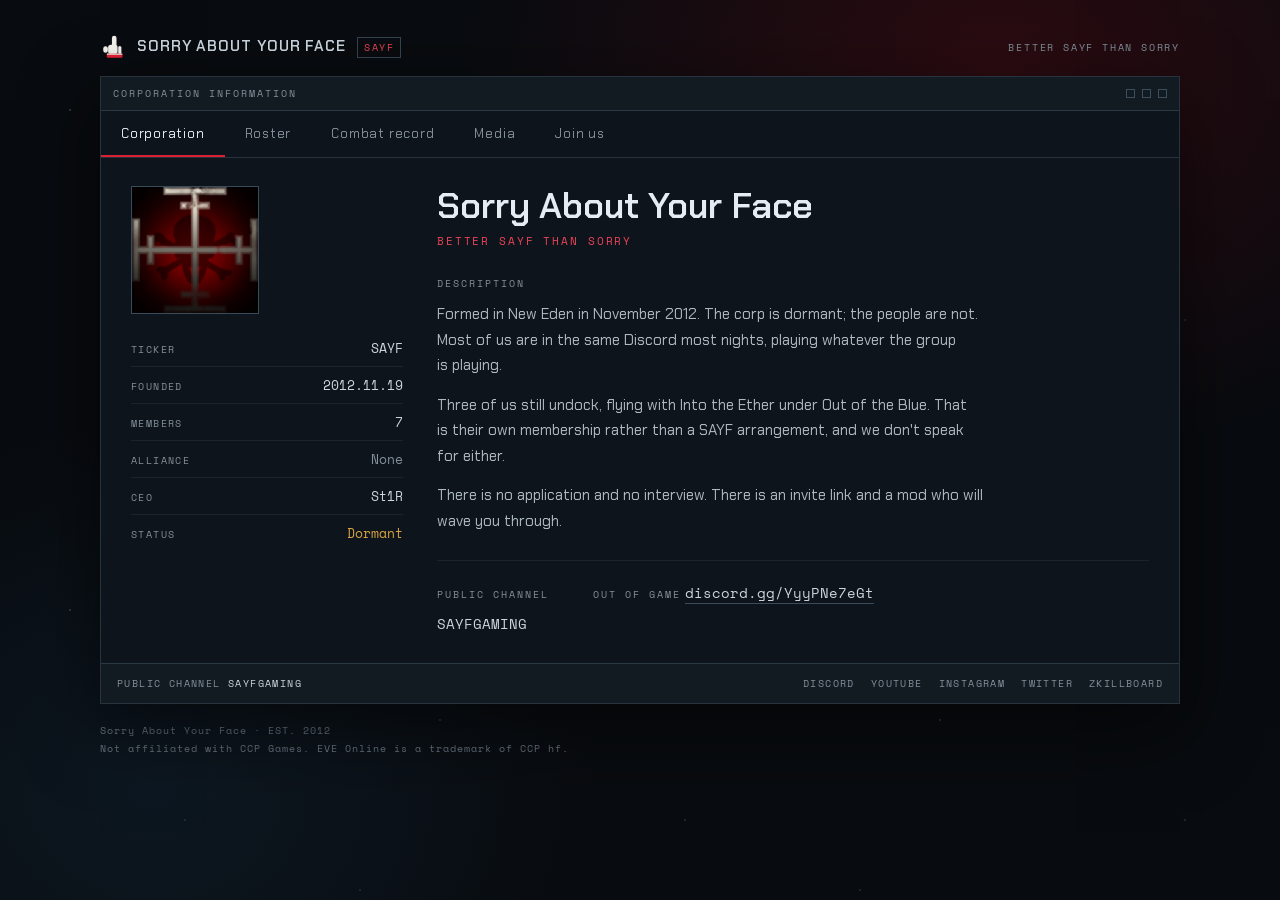
==== commit 41985b4f: "Trim the roster, add Media, repair the store links Roster drops to nine titles. Markee Dragon retire" ====
--- a/index.html
+++ b/index.html
@@ -54,7 +54,8 @@
       <button class="tab" type="button" role="tab" data-tab="corporation" id="tab-corporation" aria-controls="panel-corporation" aria-selected="true"><span class="wide">Corporation</span><span class="narrow">Corp</span></button>
       <button class="tab" type="button" role="tab" data-tab="roster" id="tab-roster" aria-controls="panel-roster" aria-selected="false" tabindex="-1">Roster</button>
       <button class="tab" type="button" role="tab" data-tab="combat" id="tab-combat" aria-controls="panel-combat" aria-selected="false" tabindex="-1"><span class="wide">Combat record</span><span class="narrow">Combat</span></button>
-      <button class="tab" type="button" role="tab" data-tab="join" id="tab-join" aria-controls="panel-join" aria-selected="false" tabindex="-1">Join us</button>
+      <button class="tab" type="button" role="tab" data-tab="media" id="tab-media" aria-controls="panel-media" aria-selected="false" tabindex="-1">Media</button>
+      <button class="tab" type="button" role="tab" data-tab="join" id="tab-join" aria-controls="panel-join" aria-selected="false" tabindex="-1"><span class="wide">Join us</span><span class="narrow">Join</span></button>
     </div>
 
     <!-- ================================================ corporation -- -->
@@ -106,20 +107,12 @@
           <li class="on"><span class="t"><i class="dot"></i><span>Wardogs</span></span><span class="s">New</span></li>
           <li class="on"><span class="t"><i class="dot"></i><span>Escape from Tarkov</span></span><span class="s">Active</span></li>
           <li><span class="t"><i class="dot"></i><span>EVE Frontier</span></span><span class="s">Role</span></li>
-          <li><span class="t"><i class="dot"></i><span>Once Human</span></span><span class="s">Role</span></li>
           <li><span class="t"><i class="dot"></i><span>Arma</span></span><span class="s">Role</span></li>
           <li><span class="t"><i class="dot"></i><span>Stellaris</span></span><span class="s">Role</span></li>
-          <li><span class="t"><i class="dot"></i><span>Valheim</span></span><span class="s">Role</span></li>
-          <li><span class="t"><i class="dot"></i><span>New World</span></span><span class="s">Role</span></li>
           <li><span class="t"><i class="dot"></i><span>War Thunder</span></span><span class="s">Role</span></li>
-          <li><span class="t"><i class="dot"></i><span>Valorant</span></span><span class="s">Role</span></li>
-          <li><span class="t"><i class="dot"></i><span>Warzone</span></span><span class="s">Role</span></li>
-          <li><span class="t"><i class="dot"></i><span>CS:GO</span></span><span class="s">Role</span></li>
-          <li><span class="t"><i class="dot"></i><span>Back 4 Blood</span></span><span class="s">Role</span></li>
-          <li><span class="t"><i class="dot"></i><span>GarticMod</span></span><span class="s">Role</span></li>
         </ul>
       </div>
-      <p class="prose" style="margin-top: 18px; font-size: 14px;">Seventeen roles, and a title earns one when three people buy the same thing in the same week. Half of these have been quiet for years. Nobody has deleted them.</p>
+      <p class="prose" style="margin-top: 18px; font-size: 14px;">Nine roles. A title earns one when three people buy the same thing in the same week, and loses it when the channel has been quiet long enough that somebody notices.</p>
     </section>
 
     <!-- ============================================== combat record -- -->
@@ -138,6 +131,18 @@
       <p style="margin-top: 14px;"><a class="m" style="font-size: 12px; letter-spacing: 0.14em; text-transform: uppercase; border-bottom: 1px solid var(--line-2);" href="https://zkillboard.com/corporation/98149479/">Full killboard on zKillboard</a></p>
     </section>
 
+    <!-- ====================================================== media -- -->
+    <section class="panel" id="panel-media" role="tabpanel" aria-labelledby="tab-media" tabindex="0" hidden>
+      <div class="player">
+        <iframe data-src="https://www.youtube-nocookie.com/embed/videoseries?list=UUIKcrT2hdOpnbl8XdgmH4Pw&amp;rel=0"
+                title="Uploads from Sorry About Your Face"
+                allow="accelerometer; clipboard-write; encrypted-media; gyroscope; picture-in-picture; web-share"
+                referrerpolicy="strict-origin-when-cross-origin" allowfullscreen loading="lazy"></iframe>
+      </div>
+      <p class="prose" style="margin-top: 18px;">Newest upload first. The player walks back through the rest of the channel from there, so this stays current without anybody editing the site.</p>
+      <p style="margin-top: 12px;"><a class="m" style="font-size: 12px; letter-spacing: 0.14em; text-transform: uppercase; border-bottom: 1px solid var(--line-2);" href="https://www.youtube.com/@SAYFGAMING">Open the channel on YouTube</a></p>
+    </section>
+
     <!-- ======================================================= join -- -->
     <section class="panel" id="panel-join" role="tabpanel" aria-labelledby="tab-join" tabindex="0" hidden>
       <ol class="steps">
@@ -168,12 +173,12 @@
 
       <div class="aside">
         <span class="lbl">Supporting the corp</span>
-        <p>Omega and PLEX through Markee Dragon, a CCP-authorized reseller. Same price to you, a small cut to SAYF.</p>
+        <p>Omega through Markee Dragon, a CCP-authorized reseller. Same price to you, a small cut to SAYF.</p>
         <div class="offers">
-          <a href="https://store.markeedragon.com/affiliate.php?id=610&amp;redirect=catalog/EVE_Online_3_Month_Omega_Plus_200_PLEX.html" rel="sponsored">3 mo &#43; 200 PLEX</a>
-          <a href="https://store.markeedragon.com/affiliate.php?id=610&amp;redirect=catalog/EVE_Online_6_Month_Omega_Plus_500_PLEX.html" rel="sponsored">6 mo &#43; 500 PLEX</a>
-          <a href="https://store.markeedragon.com/affiliate.php?id=610&amp;redirect=catalog/EVE_Online_12_Month_Omega_Plus_1000_PLEX.html" rel="sponsored">12 mo &#43; 1,000 PLEX</a>
-          <a href="https://store.markeedragon.com/affiliate.php?id=610&amp;redirect=index.php" rel="sponsored">Everything else</a>
+          <a href="https://store.markeedragon.com/affiliate.php?id=610&amp;redirect=catalog/EVE_Online_3_Month_Omega_Time.html" rel="sponsored">3 months Omega</a>
+          <a href="https://store.markeedragon.com/affiliate.php?id=610&amp;redirect=catalog/Eve_Online_6_Month_Omega_Time.html" rel="sponsored">6 months Omega</a>
+          <a href="https://store.markeedragon.com/affiliate.php?id=610&amp;redirect=catalog/Eve_Online_12_Month_Omega_Time.html" rel="sponsored">12 months Omega</a>
+          <a href="https://store.markeedragon.com/affiliate.php?id=610&amp;redirect=index.php?cat=4" rel="sponsored">PLEX and the rest</a>
         </div>
       </div>
     </section>
--- a/styles.css
+++ b/styles.css
@@ -210,3 +210,9 @@
   .topbar .creed { display: none; }
   .ident .name { font-size: 14px; }
 }
+
+/* ----------------------------------------------------------- player -- */
+
+.player { position: relative; aspect-ratio: 16 / 9; background: var(--sunk); border: 1px solid var(--line); }
+.player iframe { position: absolute; inset: 0; width: 100%; height: 100%; border: 0; display: block; }
+@media (max-width: 559px) { .tab { padding: 0 13px; } }
